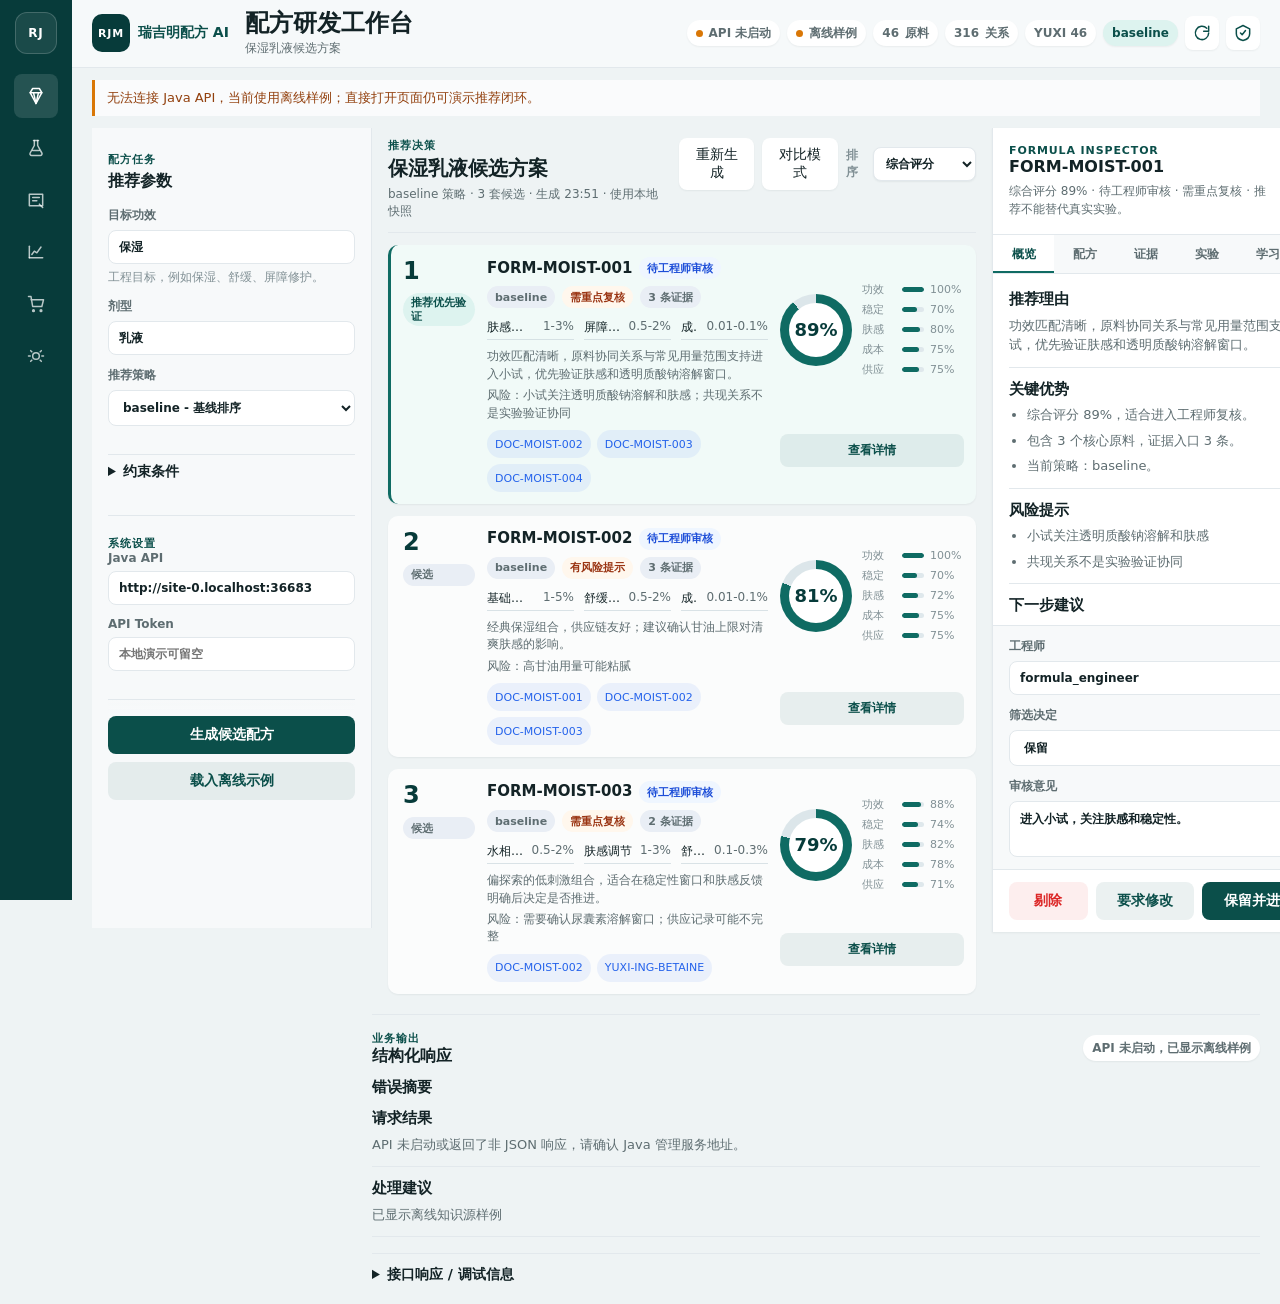
==== apps/engineer-console/index.html @ 177df033 "chore: organize rjm ai platform structure" ====
<!doctype html>
<html lang="zh-CN">
  <head>
    <meta charset="utf-8">
    <meta name="viewport" content="width=device-width, initial-scale=1">
    <title>瑞吉明配方研发工作台</title>
    <link rel="stylesheet" href="./styles.css">
  </head>
  <body>
    <div class="research-os">
      <nav class="rail-nav" aria-label="工作区导航">
        <div class="rail-mark" aria-label="瑞吉明配方 AI">RJ</div>
        <button class="rail-item active" type="button" data-target="workspaceCore" aria-label="配方推荐" title="配方推荐">
          <svg viewBox="0 0 24 24" aria-hidden="true"><path d="M8 3h8l3 5-7 13L5 8l3-5Z"/><path d="M5 8h14"/><path d="M9 8l3 13 3-13"/></svg>
        </button>
        <button class="rail-item" type="button" data-target="inspectorExperiment" aria-label="实验管理" title="实验管理">
          <svg viewBox="0 0 24 24" aria-hidden="true"><path d="M9 3h6"/><path d="M10 3v6l-5 9a2 2 0 0 0 1.7 3h10.6A2 2 0 0 0 19 18l-5-9V3"/><path d="M8 15h8"/></svg>
        </button>
        <button class="rail-item" type="button" data-target="inspectorEvidence" aria-label="知识与证据" title="知识与证据">
          <svg viewBox="0 0 24 24" aria-hidden="true"><path d="M4 5h16v14H4z"/><path d="M8 9h8"/><path d="M8 13h5"/><path d="M16 17l4 4"/></svg>
        </button>
        <button class="rail-item" type="button" data-target="inspectorLearning" aria-label="学习分析" title="学习分析">
          <svg viewBox="0 0 24 24" aria-hidden="true"><path d="M4 19V5"/><path d="M4 19h16"/><path d="m7 15 3-4 3 2 5-7"/></svg>
        </button>
        <button class="rail-item" type="button" data-target="inspectorProcurement" aria-label="采购管理" title="采购管理">
          <svg viewBox="0 0 24 24" aria-hidden="true"><path d="M6 7h15l-2 8H8L6 3H3"/><circle cx="9" cy="20" r="1"/><circle cx="18" cy="20" r="1"/></svg>
        </button>
        <button class="rail-item" type="button" data-target="systemSettings" aria-label="系统设置" title="系统设置">
          <svg viewBox="0 0 24 24" aria-hidden="true"><path d="M12 8a4 4 0 1 0 0 8 4 4 0 0 0 0-8Z"/><path d="M3 12h2"/><path d="M19 12h2"/><path d="m5.6 5.6 1.4 1.4"/><path d="m17 17 1.4 1.4"/><path d="m18.4 5.6-1.4 1.4"/><path d="m7 17-1.4 1.4"/></svg>
        </button>
      </nav>

      <main class="os-main">
        <header class="workbar">
          <div class="workbar-title">
            <div class="brand-lockup">
              <span class="brand-sigil">RJM</span>
              <span>瑞吉明配方 AI</span>
            </div>
            <div>
              <h1>配方研发工作台</h1>
              <span class="compat-copy" aria-hidden="true">配方工程师工作台</span>
              <p id="taskName">保湿乳液候选方案</p>
            </div>
          </div>
          <div class="workbar-status" aria-label="系统状态">
            <span class="status-dot" id="apiStatusLabel">API 待检测</span>
            <span class="status-dot" id="connectionState">离线样例</span>
            <span class="metric-chip"><span id="ingredientCount">46</span> 原料</span>
            <span class="metric-chip"><span id="relationCount">316</span> 关系</span>
            <span class="metric-chip" id="evidenceSummary">YUXI 46</span>
            <span class="strategy-chip" id="currentStrategyLabel">baseline</span>
            <button id="refreshKnowledge" class="icon-button" type="button" aria-label="刷新知识源" title="刷新知识源">
              <svg viewBox="0 0 24 24" aria-hidden="true"><path d="M20 12a8 8 0 1 1-2.3-5.7"/><path d="M20 4v6h-6"/></svg>
            </button>
            <button id="loadKnowledgeGovernance" class="icon-button" type="button" aria-label="知识治理" title="知识治理">
              <svg viewBox="0 0 24 24" aria-hidden="true"><path d="M12 3 4 7v6c0 4 3 7 8 8 5-1 8-4 8-8V7l-8-4Z"/><path d="m9 12 2 2 4-5"/></svg>
            </button>
          </div>
        </header>

        <div id="operationStatus" class="operation-status" role="status" aria-live="polite">等待操作。AI 推荐仅作为研发辅助，最终结论必须由配方工程师审核。</div>

        <section id="workspaceCore" class="workspace-core">
          <aside class="parameter-panel" aria-labelledby="requestTitle">
            <form>
              <section class="parameter-section">
                <p class="section-label">配方任务</p>
                <h2 id="requestTitle">推荐参数</h2>
                <label for="goal">
                  <span>目标功效</span>
                  <input id="goal" value="保湿" aria-describedby="goalHint">
                </label>
                <p id="goalHint" class="field-hint">工程目标，例如保湿、舒缓、屏障修护。</p>
                <label for="dosageForm">
                  <span>剂型</span>
                  <input id="dosageForm" value="乳液">
                </label>
                <label for="strategy">
                  <span>推荐策略</span>
                  <select id="strategy">
                    <option value="baseline">baseline - 基线排序</option>
                    <option value="learned_weight">learned_weight - 实验反馈加权</option>
                    <option value="exploration">exploration - 低风险探索</option>
                  </select>
                </label>
              </section>

              <details class="parameter-section constraint-section">
                <summary>约束条件</summary>
                <label for="skinFeel">
                  <span>肤感偏好</span>
                  <input id="skinFeel" value="清爽不粘">
                </label>
                <label for="blockedIngredients">
                  <span>禁用原料 ID</span>
                  <input id="blockedIngredients" placeholder="ING-XXX,ING-YYY" autocomplete="off">
                </label>
              </details>

              <section id="systemSettings" class="parameter-section system-settings">
                <p class="section-label">系统设置</p>
                <label for="apiBase">
                  <span>Java API</span>
                  <input id="apiBase" value="http://127.0.0.1:8090" autocomplete="off" inputmode="url">
                </label>
                <label for="apiToken">
                  <span>API Token</span>
                  <input id="apiToken" type="password" placeholder="本地演示可留空" autocomplete="off">
                </label>
              </section>

              <div class="parameter-actions">
                <button id="recommendButton" class="primary" type="button">生成候选配方</button>
                <button id="loadOffline" class="secondary" type="button">载入离线示例</button>
              </div>
            </form>
          </aside>

          <section class="decision-board" aria-labelledby="candidateTitle">
            <div class="board-head">
              <div>
                <p class="section-label">推荐决策</p>
                <h2 id="candidateTitle">保湿乳液候选方案</h2>
                <p class="board-meta"><span id="boardStrategy">baseline 策略</span> · <span id="candidateCount">0 套候选</span> · <span id="generatedAt">等待生成</span> · <span id="knowledgeMode">使用本地快照</span></p>
              </div>
              <div class="board-tools">
                <button id="regenerateButton" type="button">重新生成</button>
                <button id="compareModeButton" type="button" aria-pressed="false">对比模式</button>
                <label class="sort-control" for="sortMode">
                  <span>排序</span>
                  <select id="sortMode">
                    <option value="overall">综合评分</option>
                    <option value="risk">风险优先</option>
                    <option value="evidence">证据数量</option>
                  </select>
                </label>
              </div>
            </div>
            <div id="formulaList" class="candidate-list" aria-live="polite"></div>
          </section>

          <aside class="inspector" aria-labelledby="inspectorTitle">
            <input id="selectedFormulaId" type="hidden" value="">
            <header class="inspector-head">
              <div>
                <p class="section-label">Formula Inspector</p>
                <h2 id="inspectorTitle">尚未选择配方</h2>
                <p id="selectedFormulaSummary" class="formula-summary">尚未选择配方</p>
              </div>
              <div class="score-stamp">
                <span id="inspectorScore">--</span>
                <small id="selectedRank">未选择</small>
              </div>
            </header>

            <div class="inspector-tabs" role="tablist" aria-label="配方详情标签">
              <button class="inspector-tab active" type="button" role="tab" aria-selected="true" data-tab="overview">概览</button>
              <button class="inspector-tab" type="button" role="tab" aria-selected="false" data-tab="formula">配方</button>
              <button id="inspectorEvidence" class="inspector-tab" type="button" role="tab" aria-selected="false" data-tab="evidence">证据</button>
              <button id="inspectorExperiment" class="inspector-tab" type="button" role="tab" aria-selected="false" data-tab="experiment">实验</button>
              <button id="inspectorLearning" class="inspector-tab" type="button" role="tab" aria-selected="false" data-tab="learning">学习</button>
              <button id="inspectorProcurement" class="inspector-tab" type="button" role="tab" aria-selected="false" data-tab="procurement">采购</button>
            </div>

            <div id="formulaDetail" class="inspector-body empty-state">选择一套候选方案后查看详情。</div>

            <div class="screening-fields">
              <label for="engineer">
                <span>工程师</span>
                <input id="engineer" value="formula_engineer">
              </label>
              <label for="decision">
                <span>筛选决定</span>
                <select id="decision">
                  <option value="keep">保留</option>
                  <option value="modify">要求修改</option>
                  <option value="reject">剔除</option>
                </select>
              </label>
              <label for="screeningReason">
                <span>审核意见</span>
                <textarea id="screeningReason">进入小试，关注肤感和稳定性。</textarea>
              </label>
            </div>

            <div class="inspector-actionbar">
              <button id="rejectFormula" class="ghost-danger" type="button">剔除</button>
              <button id="modifyFormula" class="secondary" type="button">要求修改</button>
              <button id="submitScreening" class="primary" type="button">保留并进入实验</button>
            </div>
          </aside>
        </section>

        <div class="action-proxies" hidden>
          <button id="submitFeedback" type="button">提交通过结果</button>
          <button id="createExperimentBatch" type="button">创建实验批次</button>
          <button id="loadExperimentBatches" type="button">查看实验批次</button>
          <button id="loadReport" type="button">反馈影响</button>
          <button id="loadProcurement" type="button">采购建议</button>
          <button id="loadSavedProcurement" type="button">已存采购</button>
          <button id="requestProcurementSample" type="button">申请样品</button>
          <button id="loadLearningExplanation" type="button">学习解释</button>
          <button id="loadLearnedWeights" type="button">学习权重</button>
        </div>

        <section class="output-dock" aria-labelledby="structuredTitle">
          <div class="dock-head">
            <div>
              <p class="section-label">业务输出</p>
              <h2 id="structuredTitle">结构化响应</h2>
            </div>
            <span id="outputSummary" class="metric-chip">等待数据</span>
          </div>
          <div id="structuredOutput" class="structured-output empty-state">实验、学习、采购与证据响应会在这里转为表格或摘要。</div>
          <details class="debug-drawer">
            <summary>接口响应 / 调试信息</summary>
            <div class="debug-actions">
              <button id="copyDebug" type="button">复制 JSON</button>
              <button id="clearDebug" type="button">清空</button>
            </div>
            <pre id="actionOutput" class="output-panel">{}</pre>
          </details>
        </section>
      </main>
    </div>

    <script src="./app.js"></script>
  </body>
</html>
---- apps/engineer-console/styles.css ----
:root {
  color-scheme: light;
  --primary-900: #073b3a;
  --primary-800: #0b4f4a;
  --primary-700: #0f6b63;
  --primary-100: #ddf3ef;
  --primary-50: #f1faf8;
  --blue-600: #2563eb;
  --amber-600: #d97706;
  --red-600: #dc2626;
  --green-600: #16a34a;
  --bg-app: #eef3f4;
  --bg-panel: #f7f9fa;
  --surface: #ffffff;
  --border-soft: #e2e8ec;
  --border-mid: #cbd6dc;
  --text-main: #132326;
  --text-secondary: #5e6d71;
  --text-muted: #819095;
  --shadow-1: 0 1px 2px rgba(19, 35, 38, 0.06);
  --shadow-2: 0 16px 42px rgba(19, 35, 38, 0.1);
  --radius-1: 8px;
  --radius-2: 10px;
  --space-1: 4px;
  --space-2: 8px;
  --space-3: 12px;
  --space-4: 16px;
  --space-5: 20px;
  --space-6: 24px;
}

* {
  box-sizing: border-box;
}

html,
body {
  min-height: 100%;
  overflow-x: hidden;
}

body {
  margin: 0;
  background: var(--bg-app);
  color: var(--text-main);
  font-family: Inter, "PingFang SC", "Microsoft YaHei", system-ui, sans-serif;
  font-size: 14px;
  letter-spacing: 0;
}

button,
input,
select,
textarea {
  font: inherit;
}

button {
  min-height: 38px;
  border: 0;
  border-radius: var(--radius-1);
  background: transparent;
  color: var(--text-main);
  cursor: pointer;
  padding: 8px 12px;
  transition: background-color 160ms ease, color 160ms ease, border-color 160ms ease, opacity 160ms ease, transform 160ms ease;
}

button:hover {
  background: rgba(15, 107, 99, 0.08);
}

button:active {
  transform: translateY(1px);
}

button:disabled {
  cursor: wait;
  opacity: 0.62;
}

button:focus-visible,
input:focus-visible,
select:focus-visible,
textarea:focus-visible,
summary:focus-visible,
.candidate-card:focus-visible,
.inspector-tab:focus-visible {
  outline: 3px solid rgba(37, 99, 235, 0.28);
  outline-offset: 2px;
}

h1,
h2,
h3,
p {
  margin: 0;
}

h1 {
  font-size: 24px;
  line-height: 1.15;
}

h2 {
  font-size: 16px;
  line-height: 1.25;
}

h3 {
  font-size: 15px;
  line-height: 1.3;
}

label {
  display: grid;
  gap: 6px;
  margin-bottom: var(--space-3);
  color: var(--text-secondary);
  font-size: 12px;
  font-weight: 650;
}

input,
select,
textarea {
  width: 100%;
  min-width: 0;
  border: 1px solid var(--border-soft);
  border-radius: var(--radius-1);
  background: var(--surface);
  color: var(--text-main);
  padding: 9px 10px;
}

textarea {
  min-height: 72px;
  resize: vertical;
}

.research-os {
  display: grid;
  grid-template-columns: 72px minmax(0, 1fr);
  min-height: 100vh;
}

.rail-nav {
  position: sticky;
  top: 0;
  z-index: 30;
  display: flex;
  flex-direction: column;
  align-items: center;
  gap: var(--space-2);
  height: 100vh;
  padding: var(--space-3) 10px;
  background: var(--primary-900);
  color: #ffffff;
}

.rail-mark {
  display: grid;
  place-items: center;
  width: 42px;
  height: 42px;
  margin-bottom: var(--space-3);
  border: 1px solid rgba(255, 255, 255, 0.18);
  border-radius: 12px;
  background: rgba(255, 255, 255, 0.08);
  color: #ffffff;
  font-size: 12px;
  font-weight: 800;
  letter-spacing: 0.08em;
}

.rail-item {
  display: grid;
  place-items: center;
  width: 44px;
  height: 44px;
  padding: 0;
  color: rgba(255, 255, 255, 0.72);
}

.rail-item svg,
.icon-button svg {
  width: 20px;
  height: 20px;
  fill: none;
  stroke: currentColor;
  stroke-width: 1.8;
  stroke-linecap: round;
  stroke-linejoin: round;
}

.rail-item:hover,
.rail-item.active {
  background: rgba(255, 255, 255, 0.12);
  color: #ffffff;
}

.os-main {
  min-width: 0;
}

.workbar {
  position: sticky;
  top: 0;
  z-index: 20;
  display: flex;
  align-items: center;
  justify-content: space-between;
  gap: var(--space-4);
  min-height: 64px;
  border-bottom: 1px solid var(--border-soft);
  background: rgba(247, 249, 250, 0.94);
  backdrop-filter: blur(10px);
  padding: 10px var(--space-5);
}

.workbar-title {
  display: flex;
  align-items: center;
  gap: var(--space-4);
  min-width: 280px;
}

.brand-lockup {
  display: flex;
  align-items: center;
  gap: var(--space-2);
  color: var(--primary-800);
  font-weight: 800;
}

.brand-sigil {
  display: grid;
  place-items: center;
  width: 38px;
  height: 38px;
  border-radius: 10px;
  background: var(--primary-900);
  color: #ffffff;
  font-size: 11px;
  letter-spacing: 0.08em;
}

.workbar-title p {
  margin-top: 2px;
  color: var(--text-secondary);
  font-size: 12px;
}

.compat-copy {
  position: absolute;
  width: 1px;
  height: 1px;
  overflow: hidden;
  clip: rect(0 0 0 0);
  white-space: nowrap;
}

.workbar-status {
  display: flex;
  flex-wrap: wrap;
  justify-content: flex-end;
  align-items: center;
  gap: 7px;
}

.status-dot,
.metric-chip,
.strategy-chip {
  display: inline-flex;
  align-items: center;
  gap: 6px;
  min-height: 26px;
  border-radius: 999px;
  background: #fff;
  color: var(--text-secondary);
  padding: 4px 9px;
  font-size: 12px;
  font-weight: 650;
  box-shadow: var(--shadow-1);
  font-variant-numeric: tabular-nums;
  white-space: nowrap;
}

.status-dot::before {
  content: "";
  width: 7px;
  height: 7px;
  border-radius: 999px;
  background: var(--text-muted);
}

.status-dot[data-kind="success"]::before,
.status-dot[data-kind="online"]::before {
  background: var(--green-600);
}

.status-dot[data-kind="warning"]::before {
  background: var(--amber-600);
}

.status-dot[data-kind="danger"]::before {
  background: var(--red-600);
}

.strategy-chip {
  background: var(--primary-100);
  color: var(--primary-800);
}

.icon-button {
  display: grid;
  place-items: center;
  width: 34px;
  height: 34px;
  min-height: 34px;
  padding: 0;
  background: var(--surface);
  color: var(--primary-800);
  box-shadow: var(--shadow-1);
}

.operation-status {
  margin: var(--space-3) var(--space-5) 0;
  min-height: 36px;
  border-left: 3px solid var(--primary-700);
  background: rgba(255, 255, 255, 0.72);
  color: var(--text-secondary);
  padding: 9px 12px;
  font-size: 13px;
  line-height: 1.45;
}

.operation-status[data-tone="loading"] {
  border-left-color: var(--blue-600);
}

.operation-status[data-tone="success"] {
  border-left-color: var(--green-600);
  color: #166534;
}

.operation-status[data-tone="error"] {
  border-left-color: var(--red-600);
  color: #991b1b;
}

.operation-status[data-tone="warning"],
.operation-status[data-tone="offline"] {
  border-left-color: var(--amber-600);
  color: #92400e;
}

.workspace-core {
  display: grid;
  grid-template-columns: 280px minmax(620px, 1fr) 368px;
  gap: 0;
  align-items: start;
  min-height: calc(100vh - 113px);
  padding: var(--space-3) var(--space-5) var(--space-5);
}

.parameter-panel {
  position: sticky;
  top: 82px;
  min-height: calc(100vh - 100px);
  border-right: 1px solid var(--border-soft);
  background: var(--bg-panel);
  padding: var(--space-4);
}

.section-label {
  color: var(--primary-800);
  font-size: 11px;
  font-weight: 800;
  letter-spacing: 0.08em;
  text-transform: uppercase;
}

.parameter-section {
  padding: var(--space-2) 0 var(--space-4);
  border-bottom: 1px solid var(--border-soft);
}

.parameter-section h2 {
  margin: 4px 0 var(--space-4);
}

.constraint-section summary {
  min-height: 36px;
  cursor: pointer;
  color: var(--text-main);
  font-weight: 750;
}

.field-hint {
  margin: -7px 0 var(--space-3);
  color: var(--text-muted);
  font-size: 12px;
}

.system-settings {
  margin-top: var(--space-3);
}

.parameter-actions {
  position: sticky;
  bottom: var(--space-3);
  display: grid;
  gap: var(--space-2);
  padding-top: var(--space-4);
  background: linear-gradient(180deg, rgba(247, 249, 250, 0), var(--bg-panel) 18%);
}

.primary {
  background: var(--primary-800);
  color: #ffffff;
  font-weight: 760;
}

.primary:hover {
  background: var(--primary-900);
}

.secondary {
  background: rgba(11, 79, 74, 0.08);
  color: var(--primary-800);
  font-weight: 700;
}

.ghost-danger {
  color: var(--red-600);
  background: rgba(220, 38, 38, 0.08);
  font-weight: 700;
}

.decision-board {
  min-width: 0;
  padding: var(--space-2) var(--space-4) 0;
}

.board-head {
  display: flex;
  align-items: start;
  justify-content: space-between;
  gap: var(--space-4);
  padding: 2px 0 var(--space-3);
  border-bottom: 1px solid var(--border-soft);
}

.board-head h2 {
  margin-top: 3px;
  font-size: 20px;
}

.board-meta {
  margin-top: 5px;
  color: var(--text-secondary);
  font-size: 12px;
}

.board-tools {
  display: flex;
  align-items: center;
  gap: var(--space-2);
}

.board-tools button,
.sort-control select {
  min-height: 34px;
  background: var(--surface);
  box-shadow: var(--shadow-1);
}

.sort-control {
  display: flex;
  align-items: center;
  gap: 6px;
  margin: 0;
  color: var(--text-muted);
}

.sort-control select {
  width: 112px;
  padding: 6px 8px;
}

.candidate-list {
  display: grid;
  gap: var(--space-3);
  padding-top: var(--space-3);
}

.candidate-card {
  display: grid;
  grid-template-columns: 72px minmax(0, 1fr) 184px;
  gap: var(--space-3);
  border-left: 3px solid transparent;
  border-radius: var(--radius-2);
  background: rgba(255, 255, 255, 0.78);
  padding: var(--space-3);
  cursor: pointer;
  box-shadow: var(--shadow-1);
  transition: background-color 160ms ease, box-shadow 160ms ease, border-color 160ms ease, opacity 160ms ease;
}

.candidate-card:hover {
  background: #ffffff;
  box-shadow: var(--shadow-2);
}

.candidate-card.selected,
.candidate-card.priority {
  border-left-color: var(--primary-700);
  background: var(--primary-50);
}

.candidate-rank {
  display: grid;
  align-content: start;
  gap: var(--space-2);
  color: var(--text-muted);
}

.rank-number {
  color: var(--primary-900);
  font-size: 24px;
  font-weight: 850;
  font-variant-numeric: tabular-nums;
}

.candidate-main {
  min-width: 0;
}

.candidate-title {
  display: flex;
  flex-wrap: wrap;
  align-items: center;
  gap: 7px;
  margin-bottom: var(--space-2);
}

.candidate-title h3 {
  min-width: 0;
  overflow-wrap: anywhere;
}

.tag,
.risk-pill,
.state-pill {
  display: inline-flex;
  align-items: center;
  min-height: 22px;
  border-radius: 999px;
  padding: 3px 8px;
  font-size: 11px;
  font-weight: 750;
  line-height: 1.2;
}

.tag {
  background: #e9eef5;
  color: var(--text-secondary);
}

.tag.primary {
  background: var(--primary-100);
  color: var(--primary-800);
}

.risk-pill {
  background: #fff7ed;
  color: #9a3412;
}

.risk-pill.low {
  background: #ecfdf5;
  color: #166534;
}

.state-pill {
  background: #eff6ff;
  color: #1d4ed8;
}

.ingredient-compact {
  display: grid;
  grid-template-columns: repeat(3, minmax(0, 1fr));
  gap: 6px 10px;
  margin: var(--space-2) 0;
}

.ingredient-row {
  display: flex;
  justify-content: space-between;
  gap: var(--space-2);
  min-width: 0;
  border-bottom: 1px solid rgba(203, 214, 220, 0.68);
  padding: 3px 0;
  color: var(--text-main);
  font-size: 12px;
}

.ingredient-row span:first-child {
  min-width: 0;
  overflow: hidden;
  text-overflow: ellipsis;
  white-space: nowrap;
}

.ingredient-row span:last-child {
  color: var(--text-secondary);
  font-variant-numeric: tabular-nums;
  white-space: nowrap;
}

.candidate-reason,
.candidate-risk {
  color: var(--text-secondary);
  font-size: 12px;
  line-height: 1.45;
}

.candidate-risk {
  margin-top: 4px;
}

.evidence-list {
  display: flex;
  flex-wrap: wrap;
  gap: 6px;
  margin-top: var(--space-2);
}

.evidence-list button {
  min-height: 28px;
  max-width: 100%;
  border-radius: 999px;
  background: rgba(37, 99, 235, 0.08);
  color: var(--blue-600);
  padding: 4px 8px;
  font-size: 11px;
  overflow-wrap: anywhere;
}

.candidate-score {
  display: grid;
  grid-template-columns: 74px 1fr;
  gap: var(--space-2);
  align-items: center;
}

.score-ring {
  --score: 0;
  display: grid;
  place-items: center;
  width: 72px;
  height: 72px;
  border-radius: 50%;
  background: conic-gradient(var(--primary-700) calc(var(--score) * 1%), #dce6ea 0);
  color: var(--primary-900);
  font-size: 18px;
  font-weight: 850;
  font-variant-numeric: tabular-nums;
}

.score-ring::before {
  content: "";
  position: absolute;
}

.score-ring span {
  display: grid;
  place-items: center;
  width: 54px;
  height: 54px;
  border-radius: 50%;
  background: var(--surface);
}

.micro-scores {
  display: grid;
  gap: 5px;
}

.score-item {
  display: grid;
  grid-template-columns: 34px 1fr 34px;
  align-items: center;
  gap: 6px;
  color: var(--text-muted);
  font-size: 11px;
}

.score-bar {
  height: 5px;
  overflow: hidden;
  border-radius: 999px;
  background: #dfe8ec;
}

.score-bar i {
  display: block;
  height: 100%;
  border-radius: inherit;
  background: var(--primary-700);
}

.view-detail {
  grid-column: 1 / -1;
  min-height: 30px;
  background: rgba(11, 79, 74, 0.08);
  color: var(--primary-800);
  font-size: 12px;
  font-weight: 760;
}

.inspector {
  position: sticky;
  top: 82px;
  display: grid;
  grid-template-rows: auto auto minmax(280px, 1fr) auto auto;
  max-height: calc(100vh - 96px);
  min-width: 0;
  border-left: 1px solid var(--border-soft);
  background: var(--surface);
  box-shadow: var(--shadow-1);
}

.inspector-head {
  display: flex;
  justify-content: space-between;
  gap: var(--space-3);
  padding: var(--space-4);
  border-bottom: 1px solid var(--border-soft);
}

.formula-summary {
  margin-top: 6px;
  color: var(--text-secondary);
  font-size: 12px;
  line-height: 1.45;
}

.score-stamp {
  text-align: right;
  color: var(--primary-800);
  font-variant-numeric: tabular-nums;
}

.score-stamp span {
  display: block;
  font-size: 24px;
  font-weight: 850;
}

.score-stamp small {
  color: var(--text-muted);
}

.inspector-tabs {
  display: grid;
  grid-template-columns: repeat(6, 1fr);
  border-bottom: 1px solid var(--border-soft);
  background: var(--bg-panel);
}

.inspector-tab {
  min-width: 0;
  min-height: 38px;
  border-radius: 0;
  color: var(--text-secondary);
  padding: 8px 4px;
  font-size: 12px;
  font-weight: 750;
}

.inspector-tab.active {
  background: var(--surface);
  color: var(--primary-800);
  box-shadow: inset 0 -2px 0 var(--primary-700);
}

.inspector-body {
  min-height: 0;
  overflow: auto;
  padding: var(--space-4);
}

.inspector-body.fade-in {
  animation: fade-in 160ms ease;
}

.inspector-section {
  display: grid;
  gap: var(--space-3);
}

.info-block {
  padding-bottom: var(--space-3);
  border-bottom: 1px solid var(--border-soft);
}

.info-block h3 {
  margin-bottom: 6px;
}

.info-block p,
.plain-list,
.risk-list {
  color: var(--text-secondary);
  font-size: 13px;
  line-height: 1.5;
}

.plain-list,
.risk-list {
  display: grid;
  gap: 6px;
  margin: 0;
  padding-left: 18px;
}

.mini-table-wrap,
.data-table-wrap {
  overflow-x: auto;
}

table {
  width: 100%;
  min-width: 520px;
  border-collapse: collapse;
  background: var(--surface);
}

th,
td {
  border-bottom: 1px solid var(--border-soft);
  padding: 8px 9px;
  text-align: left;
  vertical-align: top;
  color: var(--text-main);
  font-size: 12px;
  overflow-wrap: anywhere;
}

th {
  background: var(--bg-panel);
  color: var(--text-secondary);
  font-weight: 800;
}

.screening-fields {
  border-top: 1px solid var(--border-soft);
  padding: var(--space-3) var(--space-4) 0;
  background: var(--bg-panel);
}

.screening-fields textarea {
  min-height: 56px;
}

.button-stack {
  display: grid;
  gap: var(--space-2);
}

.inspector-actionbar {
  position: sticky;
  bottom: 0;
  display: grid;
  grid-template-columns: 0.8fr 1fr 1.45fr;
  gap: var(--space-2);
  border-top: 1px solid var(--border-soft);
  background: rgba(255, 255, 255, 0.96);
  padding: var(--space-3) var(--space-4);
}

.output-dock {
  margin: 0 var(--space-5) var(--space-5) calc(280px + var(--space-5));
  border-top: 1px solid var(--border-soft);
  padding-top: var(--space-4);
}

.dock-head {
  display: flex;
  justify-content: space-between;
  gap: var(--space-3);
  align-items: center;
  margin-bottom: var(--space-3);
}

.structured-output {
  display: grid;
  gap: var(--space-3);
}

.empty-state {
  border: 1px dashed var(--border-mid);
  border-radius: var(--radius-1);
  background: rgba(255, 255, 255, 0.58);
  color: var(--text-muted);
  padding: var(--space-4);
  line-height: 1.5;
}

.debug-drawer {
  margin-top: var(--space-4);
  border-top: 1px solid var(--border-soft);
  padding-top: var(--space-3);
}

.debug-drawer summary {
  cursor: pointer;
  color: var(--text-main);
  font-weight: 800;
}

.debug-actions {
  display: flex;
  justify-content: flex-end;
  gap: var(--space-2);
  margin: var(--space-3) 0;
}

.output-panel {
  min-height: 220px;
  max-height: 420px;
  overflow: auto;
  margin: 0;
  border-radius: var(--radius-1);
  background: #0c1819;
  color: #d7eeee;
  padding: var(--space-3);
  font-size: 12px;
  line-height: 1.5;
  white-space: pre-wrap;
}

@keyframes fade-in {
  from {
    opacity: 0.55;
    transform: translateY(3px);
  }

  to {
    opacity: 1;
    transform: translateY(0);
  }
}

@media (max-width: 1240px) {
  .workspace-core {
    grid-template-columns: 280px minmax(0, 1fr);
  }

  .inspector {
    position: static;
    grid-column: 1 / -1;
    max-height: none;
    margin-top: var(--space-3);
  }

  .candidate-card {
    grid-template-columns: 56px minmax(0, 1fr);
  }

  .candidate-score {
    grid-column: 2;
  }
}

@media (max-width: 860px) {
  .research-os {
    grid-template-columns: 1fr;
  }

  .rail-nav {
    position: sticky;
    top: 0;
    flex-direction: row;
    justify-content: center;
    width: 100%;
    height: 56px;
    padding: 6px;
  }

  .rail-mark {
    display: none;
  }

  .workbar {
    position: static;
    display: grid;
    min-height: auto;
  }

  .workbar-title,
  .workbar-status {
    width: 100%;
  }

  .workbar-status {
    justify-content: flex-start;
  }

  .workspace-core {
    grid-template-columns: 1fr;
    padding: var(--space-3);
  }

  .parameter-panel {
    position: static;
    min-height: auto;
    border-right: 0;
  }

  .board-head,
  .board-tools {
    display: grid;
  }

  .candidate-card {
    grid-template-columns: 1fr;
  }

  .candidate-score {
    grid-column: auto;
  }

  .ingredient-compact {
    grid-template-columns: 1fr;
  }

  .output-dock {
    margin: var(--space-3);
  }

  button,
  input,
  select,
  textarea,
  .icon-button,
  .evidence-list button {
    min-height: 44px;
  }
}

@media (prefers-reduced-motion: reduce) {
  *,
  *::before,
  *::after {
    scroll-behavior: auto !important;
    transition-duration: 0.01ms !important;
    animation-duration: 0.01ms !important;
    animation-iteration-count: 1 !important;
  }
}
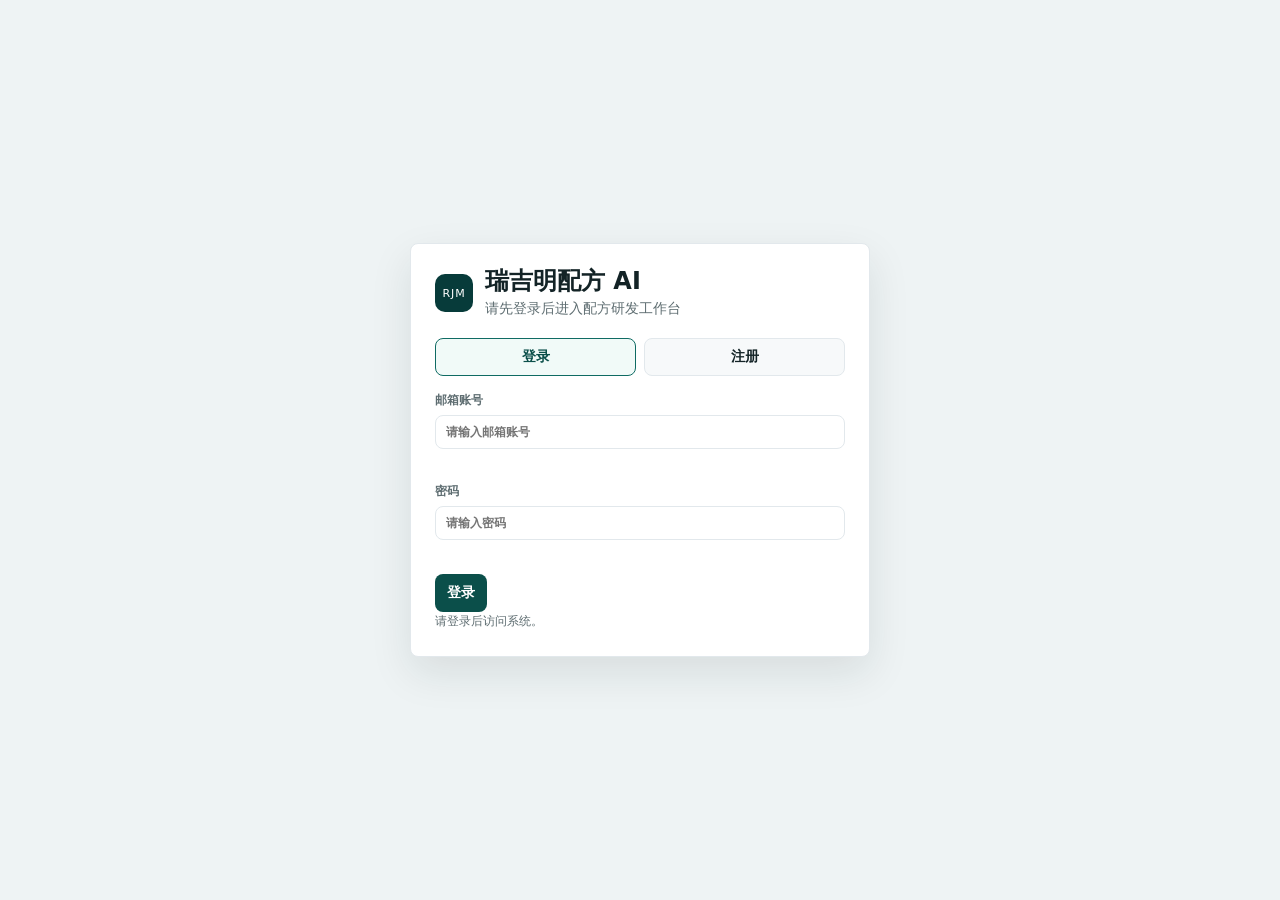
==== commit f79fb693: "feat: update platform runtime and admin features" ====
--- a/apps/engineer-console/index.html
+++ b/apps/engineer-console/index.html
@@ -7,25 +7,91 @@
     <link rel="stylesheet" href="./styles.css">
   </head>
   <body>
-    <div class="research-os">
+    <section id="authShell" class="auth-shell" aria-labelledby="authTitle">
+      <div class="auth-card">
+        <div class="auth-brand">
+          <span class="brand-sigil">RJM</span>
+          <div>
+            <h1 id="authTitle">瑞吉明配方 AI</h1>
+            <p>请先登录后进入配方研发工作台</p>
+          </div>
+        </div>
+        <div class="auth-tabs" role="tablist" aria-label="认证方式">
+          <button id="showLogin" class="active" type="button">登录</button>
+          <button id="showRegister" type="button">注册</button>
+        </div>
+        <form id="loginForm" class="auth-form active" novalidate>
+          <label for="loginEmail">
+            <span>邮箱账号</span>
+            <input id="loginEmail" type="email" autocomplete="email" placeholder="请输入邮箱账号">
+            <small class="field-error" data-error-for="loginEmail"></small>
+          </label>
+          <label for="loginPassword">
+            <span>密码</span>
+            <input id="loginPassword" type="password" autocomplete="current-password" placeholder="请输入密码">
+            <small class="field-error" data-error-for="loginPassword"></small>
+          </label>
+          <button id="loginButton" class="primary" type="button">登录</button>
+        </form>
+        <form id="registerForm" class="auth-form" novalidate>
+          <label for="registerEmail">
+            <span>邮箱账号</span>
+            <input id="registerEmail" type="email" autocomplete="email" placeholder="请输入邮箱账号">
+            <small class="field-error" data-error-for="registerEmail"></small>
+          </label>
+          <label for="registerPassword">
+            <span>密码</span>
+            <input id="registerPassword" type="password" autocomplete="new-password" placeholder="至少 6 位，包含英文大写、小写和数字">
+            <small class="field-error" data-error-for="registerPassword"></small>
+          </label>
+          <label for="registerInvite">
+            <span>邀请码</span>
+            <input id="registerInvite" autocomplete="off" placeholder="请输入一次性邀请码">
+            <small class="field-error" data-error-for="registerInvite"></small>
+          </label>
+          <div class="verification-row">
+            <label for="registerCode">
+              <span>邮箱验证码</span>
+              <input id="registerCode" inputmode="numeric" autocomplete="one-time-code" placeholder="请输入 6 位验证码">
+              <small class="field-error" data-error-for="registerCode"></small>
+            </label>
+            <button id="sendCodeButton" class="secondary" type="button">发送验证码</button>
+          </div>
+          <p id="devCodeHint" class="auth-hint"></p>
+          <button id="registerButton" class="primary" type="button">注册并登录</button>
+        </form>
+        <p id="authStatus" class="auth-status" role="status" aria-live="polite"></p>
+      </div>
+    </section>
+
+    <div id="appShell" class="research-os is-auth-hidden">
       <nav class="rail-nav" aria-label="工作区导航">
         <div class="rail-mark" aria-label="瑞吉明配方 AI">RJ</div>
-        <button class="rail-item active" type="button" data-target="workspaceCore" aria-label="配方推荐" title="配方推荐">
+        <button class="rail-item active" type="button" data-view="workspaceCore" aria-label="配方推荐" title="配方推荐">
           <svg viewBox="0 0 24 24" aria-hidden="true"><path d="M8 3h8l3 5-7 13L5 8l3-5Z"/><path d="M5 8h14"/><path d="M9 8l3 13 3-13"/></svg>
         </button>
-        <button class="rail-item" type="button" data-target="inspectorExperiment" aria-label="实验管理" title="实验管理">
+        <button class="rail-item" type="button" data-view="chatPage" aria-label="AI 知识问答" title="AI 知识问答">
+          <svg viewBox="0 0 24 24" aria-hidden="true"><path d="M21 15a4 4 0 0 1-4 4H8l-5 3V7a4 4 0 0 1 4-4h10a4 4 0 0 1 4 4Z"/><path d="M8 9h8"/><path d="M8 13h5"/></svg>
+        </button>
+        <button class="rail-item" type="button" data-view="historyPage" aria-label="历史记录" title="历史记录">
+          <svg viewBox="0 0 24 24" aria-hidden="true"><path d="M3 12a9 9 0 1 0 3-6.7"/><path d="M3 4v5h5"/><path d="M12 7v5l3 2"/></svg>
+        </button>
+        <button class="rail-item" type="button" data-view="invitePage" aria-label="邀请码管理" title="邀请码管理">
+          <svg viewBox="0 0 24 24" aria-hidden="true"><path d="M15 7a4 4 0 1 1 2 3.5L10 18H7v-3l7.5-7.5"/><path d="M16 7h.01"/></svg>
+        </button>
+        <button class="rail-item" type="button" data-view="experimentPage" aria-label="实验管理" title="实验管理">
           <svg viewBox="0 0 24 24" aria-hidden="true"><path d="M9 3h6"/><path d="M10 3v6l-5 9a2 2 0 0 0 1.7 3h10.6A2 2 0 0 0 19 18l-5-9V3"/><path d="M8 15h8"/></svg>
         </button>
-        <button class="rail-item" type="button" data-target="inspectorEvidence" aria-label="知识与证据" title="知识与证据">
-          <svg viewBox="0 0 24 24" aria-hidden="true"><path d="M4 5h16v14H4z"/><path d="M8 9h8"/><path d="M8 13h5"/><path d="M16 17l4 4"/></svg>
-        </button>
-        <button class="rail-item" type="button" data-target="inspectorLearning" aria-label="学习分析" title="学习分析">
+        <button class="rail-item" type="button" data-view="learningPage" aria-label="学习分析" title="学习分析">
           <svg viewBox="0 0 24 24" aria-hidden="true"><path d="M4 19V5"/><path d="M4 19h16"/><path d="m7 15 3-4 3 2 5-7"/></svg>
         </button>
-        <button class="rail-item" type="button" data-target="inspectorProcurement" aria-label="采购管理" title="采购管理">
+        <button class="rail-item" type="button" data-view="procurementPage" aria-label="采购管理" title="采购管理">
           <svg viewBox="0 0 24 24" aria-hidden="true"><path d="M6 7h15l-2 8H8L6 3H3"/><circle cx="9" cy="20" r="1"/><circle cx="18" cy="20" r="1"/></svg>
         </button>
-        <button class="rail-item" type="button" data-target="systemSettings" aria-label="系统设置" title="系统设置">
+        <button class="rail-item" type="button" data-view="outputPage" aria-label="业务输出" title="业务输出">
+          <svg viewBox="0 0 24 24" aria-hidden="true"><path d="M4 4h16v16H4z"/><path d="M8 8h8"/><path d="M8 12h8"/><path d="M8 16h5"/></svg>
+        </button>
+        <button class="rail-item" type="button" data-view="settingsPage" aria-label="系统设置" title="系统设置">
           <svg viewBox="0 0 24 24" aria-hidden="true"><path d="M12 8a4 4 0 1 0 0 8 4 4 0 0 0 0-8Z"/><path d="M3 12h2"/><path d="M19 12h2"/><path d="m5.6 5.6 1.4 1.4"/><path d="m17 17 1.4 1.4"/><path d="m18.4 5.6-1.4 1.4"/><path d="m7 17-1.4 1.4"/></svg>
         </button>
       </nav>
@@ -40,16 +106,16 @@
             <div>
               <h1>配方研发工作台</h1>
               <span class="compat-copy" aria-hidden="true">配方工程师工作台</span>
-              <p id="taskName">保湿乳液候选方案</p>
+              <p id="taskName">配方候选方案</p>
             </div>
           </div>
           <div class="workbar-status" aria-label="系统状态">
             <span class="status-dot" id="apiStatusLabel">API 待检测</span>
-            <span class="status-dot" id="connectionState">离线样例</span>
-            <span class="metric-chip"><span id="ingredientCount">46</span> 原料</span>
-            <span class="metric-chip"><span id="relationCount">316</span> 关系</span>
-            <span class="metric-chip" id="evidenceSummary">YUXI 46</span>
-            <span class="strategy-chip" id="currentStrategyLabel">baseline</span>
+            <span class="status-dot" id="connectionState">Yuxi 知识库待检测</span>
+            <span class="metric-chip"><span id="ingredientCount">--</span> 实体</span>
+            <span class="metric-chip"><span id="relationCount">--</span> 关系</span>
+            <span class="metric-chip" id="evidenceSummary">等待知识库</span>
+            <span class="strategy-chip" id="currentStrategyLabel">知识图谱 AI</span>
             <button id="refreshKnowledge" class="icon-button" type="button" aria-label="刷新知识源" title="刷新知识源">
               <svg viewBox="0 0 24 24" aria-hidden="true"><path d="M20 12a8 8 0 1 1-2.3-5.7"/><path d="M20 4v6h-6"/></svg>
             </button>
@@ -61,7 +127,7 @@
 
         <div id="operationStatus" class="operation-status" role="status" aria-live="polite">等待操作。AI 推荐仅作为研发辅助，最终结论必须由配方工程师审核。</div>
 
-        <section id="workspaceCore" class="workspace-core">
+        <section id="workspaceCore" class="app-view workspace-core active">
           <aside class="parameter-panel" aria-labelledby="requestTitle">
             <form>
               <section class="parameter-section">
@@ -69,17 +135,17 @@
                 <h2 id="requestTitle">推荐参数</h2>
                 <label for="goal">
                   <span>目标功效</span>
-                  <input id="goal" value="保湿" aria-describedby="goalHint">
+                  <input id="goal" placeholder="请输入目标功效，例如保湿、舒缓、屏障修护" aria-describedby="goalHint">
                 </label>
                 <p id="goalHint" class="field-hint">工程目标，例如保湿、舒缓、屏障修护。</p>
                 <label for="dosageForm">
                   <span>剂型</span>
-                  <input id="dosageForm" value="乳液">
+                  <input id="dosageForm" placeholder="请输入剂型，例如乳液、精华、水凝胶">
                 </label>
                 <label for="strategy">
                   <span>推荐策略</span>
                   <select id="strategy">
-                    <option value="baseline">baseline - 基线排序</option>
+                    <option value="knowledge_graph_ai">知识图谱 AI 分析</option>
                     <option value="learned_weight">learned_weight - 实验反馈加权</option>
                     <option value="exploration">exploration - 低风险探索</option>
                   </select>
@@ -90,7 +156,7 @@
                 <summary>约束条件</summary>
                 <label for="skinFeel">
                   <span>肤感偏好</span>
-                  <input id="skinFeel" value="清爽不粘">
+                  <input id="skinFeel" placeholder="请输入肤感偏好，例如清爽不粘、滋润、低油感">
                 </label>
                 <label for="blockedIngredients">
                   <span>禁用原料 ID</span>
@@ -98,31 +164,21 @@
                 </label>
               </details>
 
-              <section id="systemSettings" class="parameter-section system-settings">
-                <p class="section-label">系统设置</p>
-                <label for="apiBase">
-                  <span>Java API</span>
-                  <input id="apiBase" value="http://127.0.0.1:8090" autocomplete="off" inputmode="url">
-                </label>
-                <label for="apiToken">
-                  <span>API Token</span>
-                  <input id="apiToken" type="password" placeholder="本地演示可留空" autocomplete="off">
-                </label>
-              </section>
-
               <div class="parameter-actions">
                 <button id="recommendButton" class="primary" type="button">生成候选配方</button>
-                <button id="loadOffline" class="secondary" type="button">载入离线示例</button>
               </div>
             </form>
           </aside>
+          <button id="toggleParameterPanel" class="panel-toggle" type="button" aria-expanded="true" aria-label="收起配方任务栏" title="收起配方任务栏">
+            <span aria-hidden="true">‹</span>
+          </button>
 
           <section class="decision-board" aria-labelledby="candidateTitle">
             <div class="board-head">
               <div>
                 <p class="section-label">推荐决策</p>
-                <h2 id="candidateTitle">保湿乳液候选方案</h2>
-                <p class="board-meta"><span id="boardStrategy">baseline 策略</span> · <span id="candidateCount">0 套候选</span> · <span id="generatedAt">等待生成</span> · <span id="knowledgeMode">使用本地快照</span></p>
+                <h2 id="candidateTitle">候选配方方案</h2>
+                <p class="board-meta"><span id="boardStrategy">知识图谱 AI 策略</span> · <span id="candidateCount">0 套候选</span> · <span id="generatedAt">等待生成</span> · <span id="knowledgeMode">等待 Yuxi 知识库</span></p>
               </div>
               <div class="board-tools">
                 <button id="regenerateButton" type="button">重新生成</button>
@@ -144,7 +200,7 @@
             <input id="selectedFormulaId" type="hidden" value="">
             <header class="inspector-head">
               <div>
-                <p class="section-label">Formula Inspector</p>
+                <p class="section-label">配方检查</p>
                 <h2 id="inspectorTitle">尚未选择配方</h2>
                 <p id="selectedFormulaSummary" class="formula-summary">尚未选择配方</p>
               </div>
@@ -158,9 +214,6 @@
               <button class="inspector-tab active" type="button" role="tab" aria-selected="true" data-tab="overview">概览</button>
               <button class="inspector-tab" type="button" role="tab" aria-selected="false" data-tab="formula">配方</button>
               <button id="inspectorEvidence" class="inspector-tab" type="button" role="tab" aria-selected="false" data-tab="evidence">证据</button>
-              <button id="inspectorExperiment" class="inspector-tab" type="button" role="tab" aria-selected="false" data-tab="experiment">实验</button>
-              <button id="inspectorLearning" class="inspector-tab" type="button" role="tab" aria-selected="false" data-tab="learning">学习</button>
-              <button id="inspectorProcurement" class="inspector-tab" type="button" role="tab" aria-selected="false" data-tab="procurement">采购</button>
             </div>
 
             <div id="formulaDetail" class="inspector-body empty-state">选择一套候选方案后查看详情。</div>
@@ -168,7 +221,7 @@
             <div class="screening-fields">
               <label for="engineer">
                 <span>工程师</span>
-                <input id="engineer" value="formula_engineer">
+                <input id="engineer" placeholder="请输入工程师姓名或工号">
               </label>
               <label for="decision">
                 <span>筛选决定</span>
@@ -180,7 +233,7 @@
               </label>
               <label for="screeningReason">
                 <span>审核意见</span>
-                <textarea id="screeningReason">进入小试，关注肤感和稳定性。</textarea>
+                <textarea id="screeningReason" placeholder="请输入审核意见、实验关注点或修改依据"></textarea>
               </label>
             </div>
 
@@ -192,19 +245,195 @@
           </aside>
         </section>
 
-        <div class="action-proxies" hidden>
-          <button id="submitFeedback" type="button">提交通过结果</button>
-          <button id="createExperimentBatch" type="button">创建实验批次</button>
-          <button id="loadExperimentBatches" type="button">查看实验批次</button>
-          <button id="loadReport" type="button">反馈影响</button>
-          <button id="loadProcurement" type="button">采购建议</button>
-          <button id="loadSavedProcurement" type="button">已存采购</button>
-          <button id="requestProcurementSample" type="button">申请样品</button>
-          <button id="loadLearningExplanation" type="button">学习解释</button>
-          <button id="loadLearnedWeights" type="button">学习权重</button>
-        </div>
-
-        <section class="output-dock" aria-labelledby="structuredTitle">
+        <section id="experimentPage" class="app-view workflow-page" aria-labelledby="experimentTitle">
+          <div class="page-head">
+            <div>
+              <p class="section-label">实验管理</p>
+              <h2 id="experimentTitle">小试与反馈闭环</h2>
+            </div>
+            <span class="metric-chip" id="experimentFormulaChip">未选择配方</span>
+          </div>
+          <div class="workflow-grid">
+            <section class="workflow-panel">
+              <h3>实验流程</h3>
+              <div class="workflow-timeline">
+                <span>工程师审核</span>
+                <span>创建小试批次</span>
+                <span>记录实验反馈</span>
+                <span>进入学习复盘</span>
+              </div>
+              <div class="workflow-actions">
+                <button id="createExperimentBatch" class="primary" type="button">创建实验批次</button>
+                <button id="loadExperimentBatches" class="secondary" type="button">查看批次列表</button>
+                <button id="submitFeedback" class="secondary" type="button">提交通过结果</button>
+              </div>
+            </section>
+            <section class="workflow-panel">
+              <h3>实验关注点</h3>
+              <div class="workflow-metrics">
+                <span><strong>肤感</strong>黏腻、铺展、残留感</span>
+                <span><strong>稳定</strong>离心、冷热循环、析出</span>
+                <span><strong>功效</strong>目标指标与对照差异</span>
+              </div>
+            </section>
+            <section class="workflow-result" id="experimentOutput">选择配方后，可在这里查看实验批次、反馈提交结果与关键指标。</section>
+          </div>
+        </section>
+
+        <section id="learningPage" class="app-view workflow-page" aria-labelledby="learningTitle">
+          <div class="page-head">
+            <div>
+              <p class="section-label">学习分析</p>
+              <h2 id="learningTitle">反馈权重与排序变化</h2>
+            </div>
+            <span class="metric-chip" id="learningFormulaChip">未选择配方</span>
+          </div>
+          <div class="workflow-grid">
+            <section class="workflow-panel">
+              <h3>学习视图</h3>
+              <div class="workflow-actions">
+                <button id="loadLearningExplanation" class="primary" type="button">查看学习解释</button>
+                <button id="loadLearnedWeights" class="secondary" type="button">查看学习权重</button>
+                <button id="loadReport" class="secondary" type="button">查看排名变化</button>
+              </div>
+            </section>
+            <section class="workflow-panel">
+              <h3>可视化指标</h3>
+              <div class="workflow-metrics">
+                <span><strong>权重</strong>原料、关系与证据影响</span>
+                <span><strong>排序</strong>学习前后名次变化</span>
+                <span><strong>来源</strong>实验反馈和工程结论</span>
+              </div>
+            </section>
+            <section class="workflow-result" id="learningOutput">学习解释、权重明细和排名变化会在这里形成表格化结果。</section>
+          </div>
+        </section>
+
+        <section id="procurementPage" class="app-view workflow-page" aria-labelledby="procurementTitle">
+          <div class="page-head">
+            <div>
+              <p class="section-label">采购管理</p>
+              <h2 id="procurementTitle">原料供应与样品推进</h2>
+            </div>
+            <span class="metric-chip" id="procurementFormulaChip">未选择配方</span>
+          </div>
+          <div class="workflow-grid">
+            <section class="workflow-panel">
+              <h3>采购动作</h3>
+              <div class="workflow-actions">
+                <button id="loadProcurement" class="primary" type="button">生成采购建议</button>
+                <button id="loadSavedProcurement" class="secondary" type="button">查看已存采购</button>
+                <button id="requestProcurementSample" class="secondary" type="button">申请样品</button>
+              </div>
+            </section>
+            <section class="workflow-panel">
+              <h3>供应检查</h3>
+              <div class="workflow-metrics">
+                <span><strong>SKU</strong>供应商与规格匹配</span>
+                <span><strong>成本</strong>价格、MOQ、交期</span>
+                <span><strong>资质</strong>COA、MSDS、备案文件</span>
+              </div>
+            </section>
+            <section class="workflow-result" id="procurementOutput">采购建议、SKU 匹配和样品状态会在这里展示。</section>
+          </div>
+        </section>
+
+        <section id="settingsPage" class="app-view settings-page" aria-labelledby="settingsTitle">
+          <div class="page-head">
+            <div>
+              <p class="section-label">系统设置</p>
+              <h2 id="settingsTitle">连接配置</h2>
+            </div>
+            <span class="metric-chip">本机运行参数</span>
+          </div>
+          <div class="settings-grid">
+            <section class="settings-panel">
+              <h3>服务地址</h3>
+              <label for="apiBase">
+                <span>Java API</span>
+                <input id="apiBase" value="http://127.0.0.1:8090" autocomplete="off" inputmode="url">
+              </label>
+              <label for="apiToken">
+                <span>API Token</span>
+                <input id="apiToken" type="password" placeholder="如启用 RJM API Token，请输入访问令牌" autocomplete="off">
+              </label>
+              <div class="button-stack">
+                <button id="settingsRefreshKnowledge" class="primary" type="button">检测知识库连接</button>
+              </div>
+            </section>
+            <section class="settings-panel">
+              <h3>当前知识源</h3>
+              <p>系统会通过 Java 管理服务调用 Python AI 服务，Python 服务再调用 Yuxi 知识图谱和 AI provider。</p>
+              <div class="settings-status">
+                <span><strong id="settingsIngredientCount">--</strong> 实体</span>
+                <span><strong id="settingsRelationCount">--</strong> 关系</span>
+                <span id="settingsKnowledgeSource">等待检测</span>
+              </div>
+            </section>
+          </div>
+        </section>
+
+        <section id="chatPage" class="app-view chat-page" aria-labelledby="chatTitle">
+          <div class="page-head">
+            <div>
+              <p class="section-label">AI 知识问答</p>
+              <h2 id="chatTitle">配方师对话</h2>
+            </div>
+            <span class="metric-chip">Yuxi 知识图谱 + AI</span>
+          </div>
+          <div id="chatMessages" class="chat-messages" aria-live="polite">
+            <div class="chat-message assistant">
+              <strong>AI</strong>
+              <p>请输入配方问题。回复会基于当前 Yuxi 知识图谱召回，并附带相关原料与证据 ID。</p>
+            </div>
+          </div>
+          <form class="chat-composer">
+            <label for="chatInput">
+              <span>问题</span>
+              <textarea id="chatInput" placeholder="例如：针对保湿乳液，哪些成分组合适合改善清爽肤感？"></textarea>
+            </label>
+            <button id="sendChat" class="primary" type="button">发送</button>
+          </form>
+        </section>
+
+        <section id="historyPage" class="app-view history-page" aria-labelledby="historyTitle">
+          <div class="page-head">
+            <div>
+              <p class="section-label">历史记录</p>
+              <h2 id="historyTitle">配方任务与对话任务</h2>
+            </div>
+            <button id="refreshHistory" class="secondary" type="button">刷新记录</button>
+          </div>
+          <div class="history-grid">
+            <section class="history-panel">
+              <h3>配方任务记录</h3>
+              <div id="formulaHistoryList" class="history-list">暂无配方任务记录</div>
+            </section>
+            <section class="history-panel">
+              <h3>AI 对话记录</h3>
+              <div id="chatHistoryList" class="history-list">暂无对话记录</div>
+            </section>
+          </div>
+        </section>
+
+        <section id="invitePage" class="app-view invite-page" aria-labelledby="inviteTitle">
+          <div class="page-head">
+            <div>
+              <p class="section-label">邀请码管理</p>
+              <h2 id="inviteTitle">一次性注册邀请码</h2>
+            </div>
+            <button id="createInviteButton" class="primary" type="button">生成邀请码</button>
+          </div>
+          <section class="invite-panel">
+            <div class="invite-toolbar">
+              <span id="currentUserLabel">未登录</span>
+              <button id="refreshInvites" class="secondary" type="button">刷新邀请码</button>
+            </div>
+            <div id="inviteList" class="invite-list">暂无邀请码</div>
+          </section>
+        </section>
+
+        <section id="outputPage" class="app-view output-page" aria-labelledby="structuredTitle">
           <div class="dock-head">
             <div>
               <p class="section-label">业务输出</p>
--- a/apps/engineer-console/styles.css
+++ b/apps/engineer-console/styles.css
@@ -33,10 +33,36 @@
   box-sizing: border-box;
 }
 
+* {
+  scrollbar-width: thin;
+  scrollbar-color: rgba(11, 79, 74, 0.42) rgba(226, 232, 236, 0.48);
+}
+
+*::-webkit-scrollbar {
+  width: 8px;
+  height: 8px;
+}
+
+*::-webkit-scrollbar-track {
+  background: rgba(226, 232, 236, 0.42);
+  border-radius: 999px;
+}
+
+*::-webkit-scrollbar-thumb {
+  border: 2px solid rgba(226, 232, 236, 0.42);
+  border-radius: 999px;
+  background: rgba(11, 79, 74, 0.48);
+}
+
+*::-webkit-scrollbar-thumb:hover {
+  background: rgba(11, 79, 74, 0.72);
+}
+
 html,
 body {
-  min-height: 100%;
-  overflow-x: hidden;
+  width: 100%;
+  height: 100%;
+  overflow: hidden;
 }
 
 body {
@@ -46,6 +72,106 @@
   font-family: Inter, "PingFang SC", "Microsoft YaHei", system-ui, sans-serif;
   font-size: 14px;
   letter-spacing: 0;
+}
+
+.hidden,
+.is-auth-hidden {
+  display: none !important;
+}
+
+.auth-shell {
+  display: grid;
+  place-items: center;
+  min-height: 100vh;
+  padding: 24px;
+  background: var(--bg-app);
+}
+
+.auth-card {
+  width: min(460px, 100%);
+  border: 1px solid var(--border-soft);
+  border-radius: var(--radius-1);
+  background: var(--surface);
+  box-shadow: var(--shadow-2);
+  padding: var(--space-6);
+}
+
+.auth-brand {
+  display: flex;
+  align-items: center;
+  gap: var(--space-3);
+  margin-bottom: var(--space-5);
+}
+
+.auth-brand p {
+  margin-top: 4px;
+  color: var(--text-secondary);
+}
+
+.auth-tabs {
+  display: grid;
+  grid-template-columns: 1fr 1fr;
+  gap: var(--space-2);
+  margin-bottom: var(--space-4);
+}
+
+.auth-tabs button {
+  border: 1px solid var(--border-soft);
+  background: var(--bg-panel);
+  font-weight: 760;
+}
+
+.auth-tabs button.active {
+  border-color: var(--primary-700);
+  background: var(--primary-50);
+  color: var(--primary-800);
+}
+
+.auth-form {
+  display: none;
+}
+
+.auth-form.active {
+  display: block;
+}
+
+.field-error {
+  min-height: 16px;
+  color: var(--red-600);
+  font-size: 12px;
+  font-weight: 600;
+}
+
+input.invalid {
+  border-color: #fca5a5;
+  background: #fff7f7;
+}
+
+.verification-row {
+  display: grid;
+  grid-template-columns: minmax(0, 1fr) 128px;
+  gap: var(--space-2);
+  align-items: start;
+}
+
+.verification-row button {
+  margin-top: 22px;
+}
+
+.auth-hint,
+.auth-status {
+  min-height: 20px;
+  color: var(--text-secondary);
+  font-size: 12px;
+  line-height: 1.5;
+}
+
+.auth-status[data-tone="error"] {
+  color: var(--red-600);
+}
+
+.auth-status[data-tone="success"] {
+  color: var(--green-600);
 }
 
 button,
@@ -141,7 +267,9 @@
 .research-os {
   display: grid;
   grid-template-columns: 72px minmax(0, 1fr);
-  min-height: 100vh;
+  height: 100vh;
+  overflow: hidden;
+  background: linear-gradient(90deg, var(--primary-900) 0 72px, var(--bg-app) 72px 100%);
 }
 
 .rail-nav {
@@ -201,6 +329,8 @@
 
 .os-main {
   min-width: 0;
+  height: 100vh;
+  overflow: hidden;
 }
 
 .workbar {
@@ -335,6 +465,14 @@
   line-height: 1.45;
 }
 
+.app-view {
+  display: none;
+}
+
+.app-view.active {
+  display: block;
+}
+
 .operation-status[data-tone="loading"] {
   border-left-color: var(--blue-600);
 }
@@ -356,21 +494,96 @@
 }
 
 .workspace-core {
-  display: grid;
-  grid-template-columns: 280px minmax(620px, 1fr) 368px;
+  display: none;
+  grid-template-columns: 280px 20px minmax(620px, 1fr) 368px;
   gap: 0;
   align-items: start;
-  min-height: calc(100vh - 113px);
+  height: calc(100vh - 113px);
+  min-height: 0;
+  overflow: hidden;
   padding: var(--space-3) var(--space-5) var(--space-5);
+  transition: grid-template-columns 180ms ease;
+}
+
+.workspace-core.active {
+  display: grid;
+}
+
+.workspace-core.parameter-collapsed {
+  grid-template-columns: 0 20px minmax(620px, 1fr) 368px;
 }
 
 .parameter-panel {
-  position: sticky;
-  top: 82px;
-  min-height: calc(100vh - 100px);
+  position: relative;
+  min-height: 0;
+  height: 100%;
+  overflow: auto;
   border-right: 1px solid var(--border-soft);
   background: var(--bg-panel);
   padding: var(--space-4);
+}
+
+.panel-toggle {
+  align-self: stretch;
+  justify-self: stretch;
+  position: relative;
+  z-index: 5;
+  display: grid;
+  place-items: center;
+  width: 20px;
+  min-width: 20px;
+  height: 100%;
+  min-height: 0;
+  margin: 0;
+  border: 0;
+  border-right: 1px solid var(--border-soft);
+  border-radius: 0;
+  background: var(--bg-panel);
+  color: var(--primary-800);
+  box-shadow: none;
+  padding: 0;
+  cursor: pointer;
+}
+
+.panel-toggle::before {
+  content: "";
+  position: absolute;
+  width: 14px;
+  height: 112px;
+  border: 1px solid rgba(11, 79, 74, 0.14);
+  border-radius: 6px;
+  background: rgba(255, 255, 255, 0.72);
+}
+
+.panel-toggle span {
+  position: relative;
+  z-index: 1;
+  font-size: 18px;
+  line-height: 1;
+}
+
+.panel-toggle:hover {
+  background: #edf6f4;
+  border-color: var(--border-soft);
+}
+
+.panel-toggle:hover::before {
+  border-color: rgba(11, 79, 74, 0.28);
+  background: var(--surface);
+}
+
+.workspace-core.parameter-collapsed .parameter-panel {
+  overflow: hidden;
+  padding: 0;
+  border-right: 0;
+}
+
+.workspace-core.parameter-collapsed .parameter-panel form {
+  display: none;
+}
+
+.workspace-core.parameter-collapsed .panel-toggle {
+  margin: 0;
 }
 
 .section-label {
@@ -440,6 +653,10 @@
 
 .decision-board {
   min-width: 0;
+  min-height: 0;
+  height: 100%;
+  display: grid;
+  grid-template-rows: auto minmax(0, 1fr);
   padding: var(--space-2) var(--space-4) 0;
 }
 
@@ -491,8 +708,13 @@
 
 .candidate-list {
   display: grid;
+  align-content: start;
   gap: var(--space-3);
+  min-height: 0;
+  overflow-y: auto;
+  overflow-x: hidden;
   padding-top: var(--space-3);
+  padding-right: 4px;
 }
 
 .candidate-card {
@@ -513,10 +735,14 @@
   box-shadow: var(--shadow-2);
 }
 
-.candidate-card.selected,
-.candidate-card.priority {
+.candidate-card.selected {
   border-left-color: var(--primary-700);
   background: var(--primary-50);
+}
+
+.candidate-card.priority:not(.selected) {
+  border-left-color: rgba(15, 107, 99, 0.28);
+  background: rgba(255, 255, 255, 0.78);
 }
 
 .candidate-rank {
@@ -721,12 +947,12 @@
 }
 
 .inspector {
-  position: sticky;
-  top: 82px;
-  display: grid;
-  grid-template-rows: auto auto minmax(280px, 1fr) auto auto;
-  max-height: calc(100vh - 96px);
+  display: block;
+  height: 100%;
+  max-height: none;
   min-width: 0;
+  overflow-y: auto;
+  overflow-x: hidden;
   border-left: 1px solid var(--border-soft);
   background: var(--surface);
   box-shadow: var(--shadow-1);
@@ -764,8 +990,11 @@
 }
 
 .inspector-tabs {
-  display: grid;
-  grid-template-columns: repeat(6, 1fr);
+  position: sticky;
+  top: 0;
+  z-index: 4;
+  display: grid;
+  grid-template-columns: repeat(3, 1fr);
   border-bottom: 1px solid var(--border-soft);
   background: var(--bg-panel);
 }
@@ -788,7 +1017,6 @@
 
 .inspector-body {
   min-height: 0;
-  overflow: auto;
   padding: var(--space-4);
 }
 
@@ -829,6 +1057,11 @@
 .mini-table-wrap,
 .data-table-wrap {
   overflow-x: auto;
+}
+
+.mini-table-wrap {
+  max-width: 100%;
+  overflow-x: hidden;
 }
 
 table {
@@ -836,6 +1069,31 @@
   min-width: 520px;
   border-collapse: collapse;
   background: var(--surface);
+}
+
+.mini-table-wrap table {
+  min-width: 0;
+  table-layout: fixed;
+}
+
+.mini-table-wrap th:nth-child(1),
+.mini-table-wrap td:nth-child(1) {
+  width: 48%;
+}
+
+.mini-table-wrap th:nth-child(2),
+.mini-table-wrap td:nth-child(2) {
+  width: 24%;
+}
+
+.mini-table-wrap th:nth-child(3),
+.mini-table-wrap td:nth-child(3) {
+  width: 18%;
+}
+
+.mini-table-wrap th:nth-child(4),
+.mini-table-wrap td:nth-child(4) {
+  width: 10%;
 }
 
 th,
@@ -849,6 +1107,12 @@
   overflow-wrap: anywhere;
 }
 
+.mini-table-wrap th,
+.mini-table-wrap td {
+  white-space: normal;
+  word-break: break-word;
+}
+
 th {
   background: var(--bg-panel);
   color: var(--text-secondary);
@@ -871,8 +1135,6 @@
 }
 
 .inspector-actionbar {
-  position: sticky;
-  bottom: 0;
   display: grid;
   grid-template-columns: 0.8fr 1fr 1.45fr;
   gap: var(--space-2);
@@ -881,12 +1143,26 @@
   padding: var(--space-3) var(--space-4);
 }
 
-.output-dock {
-  margin: 0 var(--space-5) var(--space-5) calc(280px + var(--space-5));
+.inspector > .screening-fields,
+.inspector > .inspector-actionbar {
+  min-height: 0;
+}
+
+.output-page,
+.chat-page,
+.settings-page,
+.history-page,
+.invite-page,
+.workflow-page {
+  height: calc(100vh - 113px);
+  margin: var(--space-3) var(--space-5) var(--space-5);
+  overflow: hidden;
   border-top: 1px solid var(--border-soft);
-  padding-top: var(--space-4);
-}
-
+  background: rgba(255, 255, 255, 0.55);
+  padding: var(--space-4);
+}
+
+.page-head,
 .dock-head {
   display: flex;
   justify-content: space-between;
@@ -895,9 +1171,309 @@
   margin-bottom: var(--space-3);
 }
 
+.output-page {
+  display: none;
+  grid-template-rows: auto minmax(0, 1fr) auto;
+}
+
+.output-page.active {
+  display: grid;
+}
+
+.chat-page {
+  display: none;
+  grid-template-rows: auto minmax(0, 1fr) auto;
+  max-width: 1120px;
+}
+
+.chat-page.active {
+  display: grid;
+}
+
+.settings-page {
+  display: none;
+  align-content: start;
+}
+
+.settings-page.active {
+  display: block;
+}
+
+.history-page,
+.invite-page {
+  display: none;
+}
+
+.history-page.active,
+.invite-page.active {
+  display: block;
+}
+
+.history-grid {
+  display: grid;
+  grid-template-columns: repeat(2, minmax(0, 1fr));
+  gap: var(--space-4);
+  height: calc(100% - 50px);
+  min-height: 0;
+}
+
+.history-panel,
+.invite-panel {
+  border: 1px solid var(--border-soft);
+  border-radius: var(--radius-1);
+  background: var(--surface);
+  box-shadow: var(--shadow-1);
+  padding: var(--space-4);
+  min-height: 0;
+}
+
+.history-panel {
+  display: grid;
+  grid-template-rows: auto minmax(0, 1fr);
+  gap: var(--space-3);
+}
+
+.history-list,
+.invite-list {
+  display: grid;
+  align-content: start;
+  gap: var(--space-2);
+  min-height: 0;
+  overflow: auto;
+  color: var(--text-secondary);
+}
+
+.history-item,
+.invite-item {
+  display: grid;
+  gap: 6px;
+  border: 1px solid var(--border-soft);
+  border-radius: var(--radius-1);
+  background: var(--bg-panel);
+  padding: var(--space-3);
+}
+
+.history-item strong,
+.invite-item strong {
+  color: var(--text-main);
+  overflow-wrap: anywhere;
+}
+
+.history-item span,
+.invite-item span,
+.invite-item small {
+  color: var(--text-secondary);
+  font-size: 12px;
+  line-height: 1.45;
+}
+
+.history-item button {
+  justify-self: start;
+  min-height: 32px;
+  border: 1px solid var(--border-soft);
+  background: var(--surface);
+  color: var(--primary-800);
+  font-weight: 760;
+}
+
+.invite-toolbar {
+  display: flex;
+  justify-content: space-between;
+  gap: var(--space-3);
+  align-items: center;
+  margin-bottom: var(--space-3);
+}
+
+.invite-toolbar span {
+  color: var(--text-secondary);
+  font-size: 13px;
+  font-weight: 760;
+}
+
+.invite-item.used {
+  background: #f8fafc;
+  opacity: 0.78;
+}
+
+.workflow-page {
+  display: none;
+  grid-template-rows: auto minmax(0, 1fr);
+}
+
+.workflow-page.active {
+  display: grid;
+}
+
+.workflow-grid {
+  display: grid;
+  grid-template-columns: minmax(280px, 0.8fr) minmax(320px, 1fr);
+  grid-template-rows: auto minmax(0, 1fr);
+  gap: var(--space-4);
+  min-height: 0;
+}
+
+.workflow-panel,
+.workflow-result {
+  border: 1px solid var(--border-soft);
+  border-radius: var(--radius-1);
+  background: var(--surface);
+  padding: var(--space-4);
+  box-shadow: var(--shadow-1);
+}
+
+.workflow-panel h3,
+.workflow-result h3 {
+  margin-bottom: var(--space-3);
+}
+
+.workflow-actions {
+  display: flex;
+  flex-wrap: wrap;
+  gap: var(--space-2);
+}
+
+.workflow-actions button {
+  min-width: 142px;
+}
+
+.workflow-timeline {
+  display: grid;
+  gap: var(--space-2);
+  margin-bottom: var(--space-4);
+}
+
+.workflow-timeline span {
+  position: relative;
+  min-height: 34px;
+  border-left: 3px solid var(--primary-700);
+  background: var(--primary-50);
+  color: var(--primary-800);
+  padding: 8px 10px;
+  font-size: 12px;
+  font-weight: 760;
+}
+
+.workflow-metrics {
+  display: grid;
+  grid-template-columns: repeat(3, minmax(0, 1fr));
+  gap: var(--space-2);
+}
+
+.workflow-metrics span,
+.workflow-card {
+  border: 1px solid var(--border-soft);
+  border-radius: var(--radius-1);
+  background: var(--bg-panel);
+  color: var(--text-secondary);
+  padding: var(--space-3);
+  font-size: 12px;
+  line-height: 1.45;
+}
+
+.workflow-metrics strong,
+.workflow-card span {
+  display: block;
+  margin-bottom: 4px;
+  color: var(--text-main);
+  font-weight: 820;
+}
+
+.workflow-result {
+  grid-column: 1 / -1;
+  min-height: 0;
+  overflow: auto;
+  color: var(--text-secondary);
+}
+
+.workflow-summary {
+  display: grid;
+  grid-template-columns: repeat(3, minmax(0, 1fr));
+  gap: var(--space-3);
+  margin-bottom: var(--space-4);
+}
+
+.workflow-card strong {
+  display: block;
+  color: var(--primary-800);
+  font-size: 14px;
+  overflow-wrap: anywhere;
+}
+
+.workflow-card.success {
+  background: #ecfdf5;
+  border-color: #bbf7d0;
+}
+
+.workflow-card.danger {
+  background: #fef2f2;
+  border-color: #fecaca;
+}
+
+.workflow-card.warning {
+  background: #fffbeb;
+  border-color: #fde68a;
+}
+
+.workflow-table table {
+  min-width: 760px;
+}
+
+.workflow-empty {
+  color: var(--text-muted);
+  font-size: 13px;
+}
+
+.settings-grid {
+  display: grid;
+  grid-template-columns: minmax(320px, 520px) minmax(320px, 1fr);
+  gap: var(--space-4);
+  max-width: 980px;
+}
+
+.settings-panel {
+  border: 1px solid var(--border-soft);
+  border-radius: var(--radius-1);
+  background: var(--surface);
+  padding: var(--space-4);
+  box-shadow: var(--shadow-1);
+}
+
+.settings-panel h3 {
+  margin-bottom: var(--space-3);
+}
+
+.settings-panel p {
+  color: var(--text-secondary);
+  line-height: 1.55;
+}
+
+.settings-status {
+  display: flex;
+  flex-wrap: wrap;
+  gap: var(--space-2);
+  margin-top: var(--space-4);
+}
+
+.settings-status span {
+  border-radius: 999px;
+  background: var(--primary-50);
+  color: var(--primary-800);
+  padding: 6px 10px;
+  font-size: 12px;
+  font-weight: 700;
+}
+
+.output-dock {
+  border-top: 1px solid var(--border-soft);
+  padding-top: var(--space-4);
+}
+
 .structured-output {
   display: grid;
+  align-content: start;
   gap: var(--space-3);
+  min-height: 0;
+  overflow: auto;
 }
 
 .empty-state {
@@ -929,8 +1505,8 @@
 }
 
 .output-panel {
-  min-height: 220px;
-  max-height: 420px;
+  min-height: 180px;
+  max-height: 34vh;
   overflow: auto;
   margin: 0;
   border-radius: var(--radius-1);
@@ -942,6 +1518,79 @@
   white-space: pre-wrap;
 }
 
+.chat-messages {
+  display: grid;
+  align-content: start;
+  gap: var(--space-3);
+  min-height: 0;
+  overflow: auto;
+  padding-right: var(--space-2);
+}
+
+.chat-message {
+  max-width: 760px;
+  border: 1px solid var(--border-soft);
+  border-radius: var(--radius-1);
+  background: var(--surface);
+  padding: var(--space-3);
+  box-shadow: var(--shadow-1);
+}
+
+.chat-message.user {
+  justify-self: end;
+  background: var(--primary-50);
+  border-color: #bddbd5;
+}
+
+.chat-message strong {
+  display: block;
+  margin-bottom: 6px;
+  color: var(--primary-800);
+  font-size: 12px;
+}
+
+.chat-message p {
+  color: var(--text-main);
+  line-height: 1.6;
+  white-space: pre-wrap;
+}
+
+.chat-meta,
+.chat-tags {
+  display: flex;
+  flex-wrap: wrap;
+  gap: 6px;
+  margin-top: var(--space-2);
+}
+
+.chat-meta span,
+.chat-tags span {
+  border-radius: 999px;
+  background: #e9eef5;
+  color: var(--text-secondary);
+  padding: 3px 8px;
+  font-size: 11px;
+  font-weight: 700;
+}
+
+.chat-composer {
+  display: grid;
+  grid-template-columns: minmax(0, 1fr) 120px;
+  gap: var(--space-3);
+  align-items: end;
+  border-top: 1px solid var(--border-soft);
+  padding-top: var(--space-3);
+}
+
+.chat-composer label {
+  margin: 0;
+}
+
+.chat-composer textarea {
+  min-height: 76px;
+  resize: none;
+}
+
 @keyframes fade-in {
   from {
     opacity: 0.55;
@@ -956,7 +1605,11 @@
 
 @media (max-width: 1240px) {
   .workspace-core {
-    grid-template-columns: 280px minmax(0, 1fr);
+    grid-template-columns: 280px 20px minmax(0, 1fr);
+  }
+
+  .workspace-core.parameter-collapsed {
+    grid-template-columns: 0 20px minmax(0, 1fr);
   }
 
   .inspector {
@@ -978,6 +1631,7 @@
 @media (max-width: 860px) {
   .research-os {
     grid-template-columns: 1fr;
+    background: var(--bg-app);
   }
 
   .rail-nav {
@@ -1014,12 +1668,34 @@
     padding: var(--space-3);
   }
 
+  .workspace-core.parameter-collapsed {
+    grid-template-columns: 1fr;
+  }
+
   .parameter-panel {
     position: static;
     min-height: auto;
     border-right: 0;
   }
 
+  .panel-toggle {
+    width: 100%;
+    height: 34px;
+    min-height: 34px;
+    margin: 0;
+    border-right: 0;
+    border-top: 1px solid var(--border-soft);
+  }
+
+  .panel-toggle::before {
+    width: 112px;
+    height: 24px;
+  }
+
+  .workspace-core.parameter-collapsed .panel-toggle {
+    margin: 0;
+  }
+
   .board-head,
   .board-tools {
     display: grid;
@@ -1035,6 +1711,16 @@
 
   .ingredient-compact {
     grid-template-columns: 1fr;
+  }
+
+  .workflow-grid,
+  .workflow-metrics,
+  .workflow-summary {
+    grid-template-columns: 1fr;
+  }
+
+  .workflow-result {
+    grid-column: auto;
   }
 
   .output-dock {
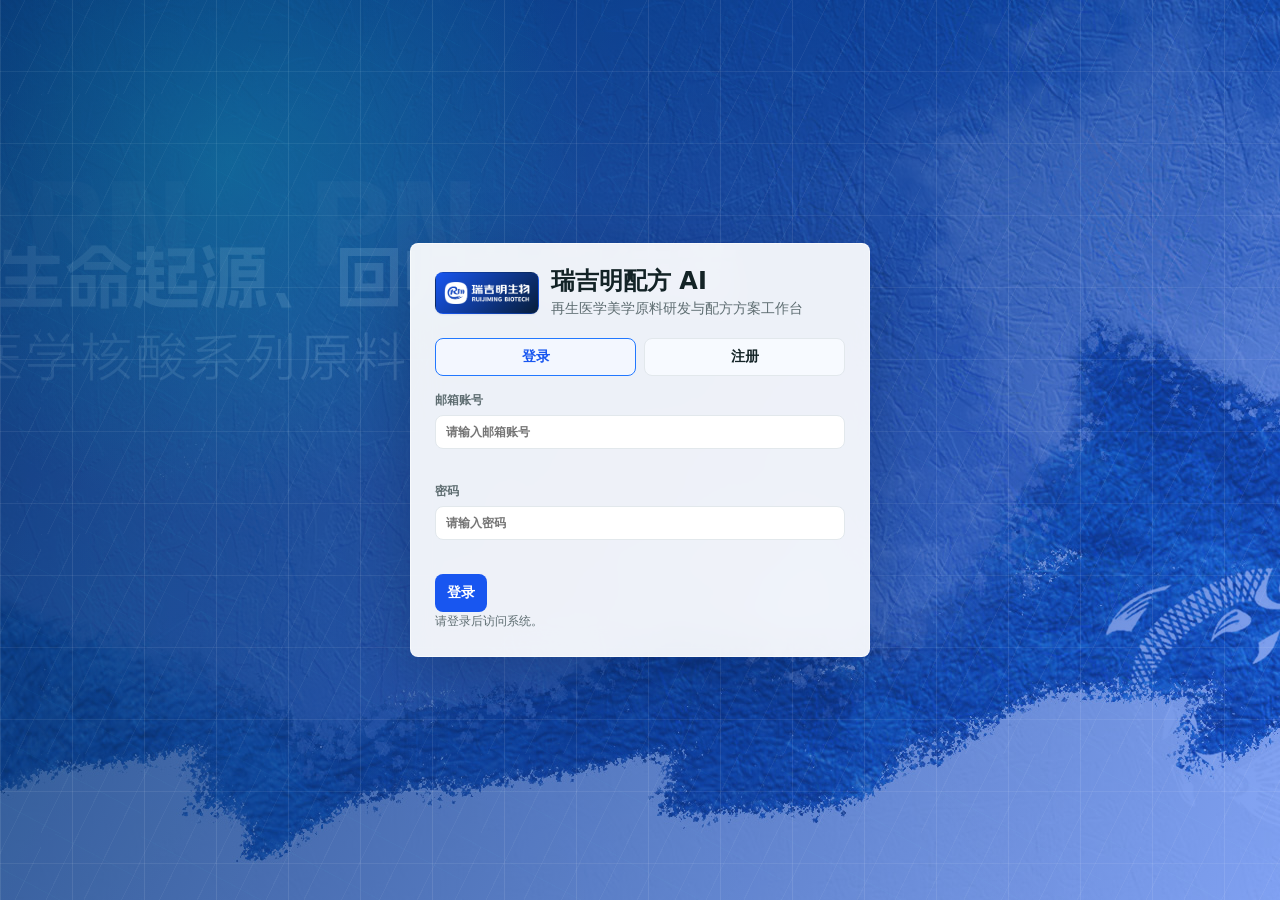
==== commit a936075b: "feat: add Yuxi element graph console" ====
--- a/apps/engineer-console/index.html
+++ b/apps/engineer-console/index.html
@@ -10,10 +10,10 @@
     <section id="authShell" class="auth-shell" aria-labelledby="authTitle">
       <div class="auth-card">
         <div class="auth-brand">
-          <span class="brand-sigil">RJM</span>
+          <span class="brand-logo-frame"><img src="./assets/brand/rjm-logo.png" alt="瑞吉明官网"></span>
           <div>
             <h1 id="authTitle">瑞吉明配方 AI</h1>
-            <p>请先登录后进入配方研发工作台</p>
+            <p>再生医学美学原料研发与配方方案工作台</p>
           </div>
         </div>
         <div class="auth-tabs" role="tablist" aria-label="认证方式">
@@ -66,32 +66,37 @@
 
     <div id="appShell" class="research-os is-auth-hidden">
       <nav class="rail-nav" aria-label="工作区导航">
-        <div class="rail-mark" aria-label="瑞吉明配方 AI">RJ</div>
-        <button class="rail-item active" type="button" data-view="workspaceCore" aria-label="配方推荐" title="配方推荐">
+        <div class="rail-mark" aria-label="瑞吉明配方 AI">
+          <img src="./assets/brand/rjm-mark.png" alt="">
+        </div>
+        <button class="rail-item active" type="button" data-view="workspaceCore" data-route="/console/formulas" aria-label="配方推荐" title="配方推荐">
           <svg viewBox="0 0 24 24" aria-hidden="true"><path d="M8 3h8l3 5-7 13L5 8l3-5Z"/><path d="M5 8h14"/><path d="M9 8l3 13 3-13"/></svg>
         </button>
-        <button class="rail-item" type="button" data-view="chatPage" aria-label="AI 知识问答" title="AI 知识问答">
+        <button class="rail-item" type="button" data-view="chatPage" data-route="/console/chat" aria-label="AI 知识问答" title="AI 知识问答">
           <svg viewBox="0 0 24 24" aria-hidden="true"><path d="M21 15a4 4 0 0 1-4 4H8l-5 3V7a4 4 0 0 1 4-4h10a4 4 0 0 1 4 4Z"/><path d="M8 9h8"/><path d="M8 13h5"/></svg>
         </button>
-        <button class="rail-item" type="button" data-view="historyPage" aria-label="历史记录" title="历史记录">
+        <button class="rail-item" type="button" data-view="elementGraphPage" data-route="/console/elements" aria-label="配方元素解析" title="配方元素解析">
+          <svg viewBox="0 0 24 24" aria-hidden="true"><circle cx="12" cy="12" r="3"/><circle cx="5" cy="6" r="2"/><circle cx="19" cy="7" r="2"/><circle cx="6" cy="18" r="2"/><circle cx="18" cy="17" r="2"/><path d="m7 7.5 3 3"/><path d="m14.5 10 3-2"/><path d="m9.5 14.5-2 2"/><path d="m14.5 14 2 2"/></svg>
+        </button>
+        <button class="rail-item" type="button" data-view="historyPage" data-route="/console/history" aria-label="历史记录" title="历史记录">
           <svg viewBox="0 0 24 24" aria-hidden="true"><path d="M3 12a9 9 0 1 0 3-6.7"/><path d="M3 4v5h5"/><path d="M12 7v5l3 2"/></svg>
         </button>
-        <button class="rail-item" type="button" data-view="invitePage" aria-label="邀请码管理" title="邀请码管理">
+        <button class="rail-item" type="button" data-view="invitePage" data-route="/console/invites" aria-label="邀请码管理" title="邀请码管理">
           <svg viewBox="0 0 24 24" aria-hidden="true"><path d="M15 7a4 4 0 1 1 2 3.5L10 18H7v-3l7.5-7.5"/><path d="M16 7h.01"/></svg>
         </button>
-        <button class="rail-item" type="button" data-view="experimentPage" aria-label="实验管理" title="实验管理">
+        <button class="rail-item" type="button" data-view="experimentPage" data-route="/console/experiments" aria-label="实验管理" title="实验管理">
           <svg viewBox="0 0 24 24" aria-hidden="true"><path d="M9 3h6"/><path d="M10 3v6l-5 9a2 2 0 0 0 1.7 3h10.6A2 2 0 0 0 19 18l-5-9V3"/><path d="M8 15h8"/></svg>
         </button>
-        <button class="rail-item" type="button" data-view="learningPage" aria-label="学习分析" title="学习分析">
+        <button class="rail-item" type="button" data-view="learningPage" data-route="/console/learning" aria-label="学习分析" title="学习分析">
           <svg viewBox="0 0 24 24" aria-hidden="true"><path d="M4 19V5"/><path d="M4 19h16"/><path d="m7 15 3-4 3 2 5-7"/></svg>
         </button>
-        <button class="rail-item" type="button" data-view="procurementPage" aria-label="采购管理" title="采购管理">
+        <button class="rail-item" type="button" data-view="procurementPage" data-route="/console/procurement" aria-label="采购管理" title="采购管理">
           <svg viewBox="0 0 24 24" aria-hidden="true"><path d="M6 7h15l-2 8H8L6 3H3"/><circle cx="9" cy="20" r="1"/><circle cx="18" cy="20" r="1"/></svg>
         </button>
-        <button class="rail-item" type="button" data-view="outputPage" aria-label="业务输出" title="业务输出">
+        <button class="rail-item" type="button" data-view="outputPage" data-route="/console/output" aria-label="业务输出" title="业务输出">
           <svg viewBox="0 0 24 24" aria-hidden="true"><path d="M4 4h16v16H4z"/><path d="M8 8h8"/><path d="M8 12h8"/><path d="M8 16h5"/></svg>
         </button>
-        <button class="rail-item" type="button" data-view="settingsPage" aria-label="系统设置" title="系统设置">
+        <button class="rail-item" type="button" data-view="settingsPage" data-route="/console/settings" aria-label="系统设置" title="系统设置">
           <svg viewBox="0 0 24 24" aria-hidden="true"><path d="M12 8a4 4 0 1 0 0 8 4 4 0 0 0 0-8Z"/><path d="M3 12h2"/><path d="M19 12h2"/><path d="m5.6 5.6 1.4 1.4"/><path d="m17 17 1.4 1.4"/><path d="m18.4 5.6-1.4 1.4"/><path d="m7 17-1.4 1.4"/></svg>
         </button>
       </nav>
@@ -100,13 +105,13 @@
         <header class="workbar">
           <div class="workbar-title">
             <div class="brand-lockup">
-              <span class="brand-sigil">RJM</span>
+              <span class="brand-logo-frame compact"><img src="./assets/brand/rjm-logo.png" alt="瑞吉明官网"></span>
               <span>瑞吉明配方 AI</span>
             </div>
             <div>
               <h1>配方研发工作台</h1>
               <span class="compat-copy" aria-hidden="true">配方工程师工作台</span>
-              <p id="taskName">配方候选方案</p>
+              <p id="taskName">PDRN / PN 原料知识图谱驱动的候选方案</p>
             </div>
           </div>
           <div class="workbar-status" aria-label="系统状态">
@@ -122,10 +127,33 @@
             <button id="loadKnowledgeGovernance" class="icon-button" type="button" aria-label="知识治理" title="知识治理">
               <svg viewBox="0 0 24 24" aria-hidden="true"><path d="M12 3 4 7v6c0 4 3 7 8 8 5-1 8-4 8-8V7l-8-4Z"/><path d="m9 12 2 2 4-5"/></svg>
             </button>
+            <button id="logoutButton" class="logout-button" type="button">退出登录</button>
           </div>
         </header>
 
         <div id="operationStatus" class="operation-status" role="status" aria-live="polite">等待操作。AI 推荐仅作为研发辅助，最终结论必须由配方工程师审核。</div>
+
+        <section class="company-signal" aria-label="瑞吉明公司能力与产品线">
+          <div class="company-signal-copy">
+            <span class="section-label">瑞吉明生物</span>
+            <strong>专注再生医学美学原料研发生产</strong>
+          </div>
+          <div class="company-metrics" aria-label="公司能力指标">
+            <span><strong>2020</strong>创立</span>
+            <span><strong>40+</strong>研发人员</span>
+            <span><strong>20+</strong>产品矩阵</span>
+            <span><strong>8 吨</strong>年产能</span>
+            <span><strong>30+</strong>发明专利</span>
+          </div>
+          <div class="product-tags" aria-label="瑞吉明产品元素">
+            <span>PDRN</span>
+            <span>PN</span>
+            <span>植物 PDRN</span>
+            <span>生物合成 PDRN</span>
+            <span>三文鱼系列</span>
+            <span>核酸系列</span>
+          </div>
+        </section>
 
         <section id="workspaceCore" class="app-view workspace-core active">
           <aside class="parameter-panel" aria-labelledby="requestTitle">
@@ -245,6 +273,34 @@
           </aside>
         </section>
 
+        <section id="formulaDetailPage" class="app-view formula-detail-page" aria-labelledby="formulaDetailPageTitle">
+          <div class="page-head formula-detail-page-head">
+            <div>
+              <p class="section-label">配方详情</p>
+              <h2 id="formulaDetailPageTitle">尚未选择配方</h2>
+              <p id="formulaDetailPageSummary" class="formula-summary">从候选配方列表进入后查看完整明细、评分和证据链路。</p>
+            </div>
+            <div class="formula-detail-head-actions">
+              <span id="formulaDetailPageRank" class="metric-chip">未选择</span>
+              <button id="backToFormulaList" class="secondary" type="button">返回候选列表</button>
+            </div>
+          </div>
+          <div class="formula-detail-shell">
+            <section class="formula-detail-main-panel">
+              <div class="formula-detail-hero">
+                <div>
+                  <p class="section-label">推荐方案</p>
+                  <h3 id="formulaDetailHeroTitle">选择配方后查看详情</h3>
+                  <p id="formulaDetailHeroText">完整配方信息会在这里展示。</p>
+                </div>
+                <div id="formulaDetailPageScore" class="score-ring" style="--score:0"><span>--</span></div>
+              </div>
+              <div id="formulaDetailPageBody" class="formula-detail-page-body empty-state">选择一套候选方案后查看详情。</div>
+            </section>
+            <aside id="formulaDetailReviewPanel" class="formula-detail-review-panel empty-state">选择一套候选方案后进行工程师审核。</aside>
+          </div>
+        </section>
+
         <section id="experimentPage" class="app-view workflow-page" aria-labelledby="experimentTitle">
           <div class="page-head">
             <div>
@@ -396,6 +452,29 @@
           </form>
         </section>
 
+        <section id="elementGraphPage" class="app-view element-graph-page" aria-labelledby="elementGraphTitle">
+          <div class="page-head">
+            <div>
+              <p class="section-label">Yuxi 知识图谱</p>
+              <h2 id="elementGraphTitle">配方元素解析</h2>
+            </div>
+            <span id="elementGraphStats" class="metric-chip">等待解析</span>
+          </div>
+          <div class="element-graph-shell">
+            <section class="element-graph-workspace">
+              <form class="element-graph-search">
+                <label for="elementGraphInput">
+                  <span>元素名 / Yuxi ID</span>
+                  <input id="elementGraphInput" autocomplete="off" placeholder="例如：YUXI-A0F1011EC3C6A15ED4DB23D0BD8575A5">
+                </label>
+                <button id="loadElementGraph" class="primary" type="button">解析图谱</button>
+              </form>
+              <div id="elementGraphCanvas" class="element-graph-canvas empty-state">输入元素名或 Yuxi ID 后查看一层知识图谱。</div>
+            </section>
+            <aside id="elementGraphDetail" class="element-graph-detail empty-state">选择节点查看详情。</aside>
+          </div>
+        </section>
+
         <section id="historyPage" class="app-view history-page" aria-labelledby="historyTitle">
           <div class="page-head">
             <div>
--- a/apps/engineer-console/styles.css
+++ b/apps/engineer-console/styles.css
@@ -1,32 +1,37 @@
 :root {
   color-scheme: light;
-  --primary-900: #073b3a;
-  --primary-800: #0b4f4a;
-  --primary-700: #0f6b63;
-  --primary-100: #ddf3ef;
-  --primary-50: #f1faf8;
+  --primary-900: #06306f;
+  --primary-800: #1856f0;
+  --primary-700: #2278ff;
+  --primary-100: #dfeaff;
+  --primary-50: #f3f7ff;
+  --brand-cyan: #11c7c0;
+  --brand-ink: #071d3a;
+  --brand-logo-url: url("./assets/brand/rjm-mark.png");
   --blue-600: #2563eb;
   --amber-600: #d97706;
   --red-600: #dc2626;
   --green-600: #16a34a;
-  --bg-app: #eef3f4;
-  --bg-panel: #f7f9fa;
+  --bg-app: #eef4fb;
+  --bg-panel: #f7faff;
   --surface: #ffffff;
   --border-soft: #e2e8ec;
   --border-mid: #cbd6dc;
   --text-main: #132326;
   --text-secondary: #5e6d71;
   --text-muted: #819095;
-  --shadow-1: 0 1px 2px rgba(19, 35, 38, 0.06);
-  --shadow-2: 0 16px 42px rgba(19, 35, 38, 0.1);
+  --shadow-1: 0 1px 2px rgba(7, 29, 58, 0.07);
+  --shadow-2: 0 16px 42px rgba(7, 29, 58, 0.12);
   --radius-1: 8px;
   --radius-2: 10px;
+  --rail-width: 100px;
   --space-1: 4px;
   --space-2: 8px;
   --space-3: 12px;
   --space-4: 16px;
   --space-5: 20px;
   --space-6: 24px;
+  --ambient-biotech-motion: ambient-biotech-drift 32s ease-in-out infinite alternate;
 }
 
 * {
@@ -80,19 +85,62 @@
 }
 
 .auth-shell {
+  position: relative;
   display: grid;
   place-items: center;
   min-height: 100vh;
   padding: 24px;
-  background: var(--bg-app);
+  overflow: hidden;
+  background:
+    linear-gradient(120deg, rgba(6, 48, 111, 0.9), rgba(24, 86, 240, 0.52)),
+    url("./assets/brand/rjm-hero-bg.jpg") center / cover no-repeat;
+}
+
+.auth-shell::before {
+  content: "";
+  position: absolute;
+  inset: 0;
+  background:
+    radial-gradient(circle at 18% 18%, rgba(17, 199, 192, 0.26), transparent 28%),
+    linear-gradient(90deg, rgba(255, 255, 255, 0.09) 1px, transparent 1px),
+    linear-gradient(0deg, rgba(255, 255, 255, 0.07) 1px, transparent 1px);
+  background-size: auto, 72px 72px, 72px 72px;
+  pointer-events: none;
+}
+
+.auth-shell::after,
+.research-os::after {
+  content: "";
+  position: absolute;
+  inset: -14%;
+  z-index: 0;
+  pointer-events: none;
+  mix-blend-mode: screen;
+  opacity: 0.34;
+  background:
+    linear-gradient(118deg, transparent 8%, rgba(17, 199, 192, 0.14) 19%, transparent 31%),
+    linear-gradient(64deg, transparent 18%, rgba(24, 86, 240, 0.16) 35%, transparent 52%),
+    repeating-linear-gradient(116deg, rgba(255, 255, 255, 0.18) 0 1px, transparent 1px 34px),
+    repeating-linear-gradient(28deg, rgba(17, 199, 192, 0.12) 0 1px, transparent 1px 56px);
+  background-size: 160% 160%, 140% 140%, 220px 220px, 320px 320px;
+  filter: blur(0.4px);
+  transform: translate3d(0, 0, 0);
+  animation: var(--ambient-biotech-motion);
+}
+
+.auth-shell::after {
+  opacity: 0.28;
 }
 
 .auth-card {
+  position: relative;
+  z-index: 1;
   width: min(460px, 100%);
-  border: 1px solid var(--border-soft);
+  border: 1px solid rgba(255, 255, 255, 0.58);
   border-radius: var(--radius-1);
-  background: var(--surface);
-  box-shadow: var(--shadow-2);
+  background: rgba(255, 255, 255, 0.92);
+  box-shadow: 0 24px 70px rgba(2, 17, 43, 0.26);
+  backdrop-filter: blur(14px);
   padding: var(--space-6);
 }
 
@@ -106,6 +154,31 @@
 .auth-brand p {
   margin-top: 4px;
   color: var(--text-secondary);
+}
+
+.brand-logo-frame {
+  display: grid;
+  place-items: center;
+  width: 104px;
+  height: 42px;
+  flex: 0 0 auto;
+  border: 1px solid rgba(24, 86, 240, 0.16);
+  border-radius: var(--radius-1);
+  background: linear-gradient(135deg, #1856f0, #071d3a);
+  box-shadow: var(--shadow-1);
+  padding: 6px 8px;
+}
+
+.brand-logo-frame.compact {
+  width: 96px;
+  height: 36px;
+}
+
+.brand-logo-frame img {
+  display: block;
+  max-width: 100%;
+  max-height: 100%;
+  object-fit: contain;
 }
 
 .auth-tabs {
@@ -203,6 +276,33 @@
 button:disabled {
   cursor: wait;
   opacity: 0.62;
+}
+
+button[aria-busy="true"] {
+  display: inline-flex;
+  align-items: center;
+  justify-content: center;
+  gap: 8px;
+}
+
+button[aria-busy="true"]::before {
+  content: "";
+  width: 18px;
+  height: 18px;
+  flex: 0 0 auto;
+  border-radius: 5px;
+  background: var(--brand-logo-url) center / contain no-repeat;
+  animation: brand-loader-pulse 1.05s ease-in-out infinite;
+}
+
+.icon-button[aria-busy="true"]::before {
+  position: absolute;
+  width: 20px;
+  height: 20px;
+}
+
+.icon-button[aria-busy="true"] svg {
+  opacity: 0;
 }
 
 button:focus-visible,
@@ -265,11 +365,35 @@
 }
 
 .research-os {
-  display: grid;
-  grid-template-columns: 72px minmax(0, 1fr);
+  position: relative;
+  display: grid;
+  grid-template-columns: var(--rail-width) minmax(0, 1fr);
   height: 100vh;
   overflow: hidden;
-  background: linear-gradient(90deg, var(--primary-900) 0 72px, var(--bg-app) 72px 100%);
+  background:
+    linear-gradient(90deg, var(--brand-ink) 0 var(--rail-width), transparent var(--rail-width) 100%),
+    radial-gradient(circle at 84% 8%, rgba(17, 199, 192, 0.12), transparent 28%),
+    linear-gradient(180deg, #f8fbff 0%, var(--bg-app) 100%);
+}
+
+.research-os::before {
+  content: "";
+  position: absolute;
+  inset: 0;
+  z-index: 0;
+  background-image: var(--brand-logo-url);
+  background-repeat: no-repeat;
+  background-position: center 58%;
+  background-size: min(34vw, 420px);
+  opacity: 0.085;
+  filter: drop-shadow(0 16px 32px rgba(24, 86, 240, 0.18));
+  pointer-events: none;
+}
+
+.rail-nav,
+.os-main {
+  position: relative;
+  z-index: 2;
 }
 
 .rail-nav {
@@ -281,30 +405,38 @@
   align-items: center;
   gap: var(--space-2);
   height: 100vh;
-  padding: var(--space-3) 10px;
-  background: var(--primary-900);
+  padding: var(--space-3) 12px;
+  background: linear-gradient(180deg, var(--brand-ink) 0%, #092b65 62%, #0b407a 100%);
   color: #ffffff;
 }
 
 .rail-mark {
   display: grid;
   place-items: center;
-  width: 42px;
-  height: 42px;
+  width: 68px;
+  height: 68px;
   margin-bottom: var(--space-3);
-  border: 1px solid rgba(255, 255, 255, 0.18);
-  border-radius: 12px;
-  background: rgba(255, 255, 255, 0.08);
+  border: 1px solid rgba(255, 255, 255, 0.28);
+  border-radius: 16px;
+  background: linear-gradient(135deg, #1856f0, #071d3a);
   color: #ffffff;
   font-size: 12px;
   font-weight: 800;
   letter-spacing: 0.08em;
 }
 
+.rail-mark img {
+  display: block;
+  width: 48px;
+  height: auto;
+  max-height: 48px;
+  object-fit: contain;
+}
+
 .rail-item {
   display: grid;
   place-items: center;
-  width: 44px;
+  width: 48px;
   height: 44px;
   padding: 0;
   color: rgba(255, 255, 255, 0.72);
@@ -343,7 +475,7 @@
   gap: var(--space-4);
   min-height: 64px;
   border-bottom: 1px solid var(--border-soft);
-  background: rgba(247, 249, 250, 0.94);
+  background: rgba(248, 251, 255, 0.94);
   backdrop-filter: blur(10px);
   padding: 10px var(--space-5);
 }
@@ -361,18 +493,6 @@
   gap: var(--space-2);
   color: var(--primary-800);
   font-weight: 800;
-}
-
-.brand-sigil {
-  display: grid;
-  place-items: center;
-  width: 38px;
-  height: 38px;
-  border-radius: 10px;
-  background: var(--primary-900);
-  color: #ffffff;
-  font-size: 11px;
-  letter-spacing: 0.08em;
 }
 
 .workbar-title p {
@@ -454,6 +574,21 @@
   box-shadow: var(--shadow-1);
 }
 
+.logout-button {
+  min-height: 34px;
+  border: 1px solid rgba(220, 38, 38, 0.18);
+  background: #fff;
+  color: var(--red-600);
+  font-size: 12px;
+  font-weight: 760;
+  box-shadow: var(--shadow-1);
+  white-space: nowrap;
+}
+
+.logout-button:hover {
+  background: #fef2f2;
+}
+
 .operation-status {
   margin: var(--space-3) var(--space-5) 0;
   min-height: 36px;
@@ -465,6 +600,145 @@
   line-height: 1.45;
 }
 
+.company-signal {
+  display: grid;
+  grid-template-columns: minmax(180px, 0.72fr) minmax(360px, 1.18fr) minmax(340px, 1fr);
+  align-items: center;
+  gap: var(--space-3);
+  min-height: 44px;
+  margin: var(--space-2) var(--space-5) 0;
+  border: 1px solid rgba(24, 86, 240, 0.14);
+  border-radius: var(--radius-1);
+  background:
+    linear-gradient(90deg, rgba(255, 255, 255, 0.96), rgba(243, 247, 255, 0.92)),
+    linear-gradient(135deg, rgba(17, 199, 192, 0.08), rgba(24, 86, 240, 0.08));
+  box-shadow: var(--shadow-1);
+  padding: 6px 12px;
+}
+
+.company-signal-copy {
+  display: grid;
+  gap: 2px;
+}
+
+.company-signal-copy strong {
+  color: var(--brand-ink);
+  font-size: 13px;
+  line-height: 1.25;
+}
+
+.company-metrics,
+.product-tags {
+  display: flex;
+  flex-wrap: wrap;
+  align-items: center;
+  gap: 7px;
+  min-width: 0;
+}
+
+.company-metrics span,
+.product-tags span {
+  display: inline-flex;
+  align-items: center;
+  gap: 4px;
+  min-height: 28px;
+  border-radius: 999px;
+  padding: 4px 9px;
+  white-space: nowrap;
+  font-size: 12px;
+  font-weight: 700;
+}
+
+.candidate-empty-prompt {
+  display: grid;
+  align-content: center;
+  justify-items: center;
+  gap: var(--space-3);
+  min-height: 180px;
+  border: 1px dashed rgba(24, 86, 240, 0.22);
+  border-radius: var(--radius-1);
+  background:
+    linear-gradient(135deg, rgba(255, 255, 255, 0.88), rgba(243, 247, 255, 0.78)),
+    radial-gradient(circle at 50% 0%, rgba(17, 199, 192, 0.12), transparent 42%);
+  color: var(--text-secondary);
+  padding: var(--space-6);
+  text-align: center;
+}
+
+.candidate-empty-prompt strong {
+  color: var(--brand-ink);
+  font-size: 17px;
+}
+
+.candidate-empty-prompt p {
+  max-width: 520px;
+  line-height: 1.55;
+}
+
+.candidate-empty-prompt div {
+  display: flex;
+  flex-wrap: wrap;
+  justify-content: center;
+  gap: 7px;
+}
+
+.candidate-empty-prompt span {
+  border-radius: 999px;
+  background: rgba(24, 86, 240, 0.08);
+  color: var(--primary-800);
+  padding: 4px 9px;
+  font-size: 12px;
+  font-weight: 760;
+}
+
+.brand-loader {
+  display: grid;
+  place-items: center;
+  width: 54px;
+  height: 54px;
+  border-radius: 14px;
+  background:
+    linear-gradient(135deg, rgba(24, 86, 240, 0.12), rgba(7, 29, 58, 0.08)),
+    rgba(255, 255, 255, 0.78);
+  box-shadow: var(--shadow-1);
+}
+
+.brand-loader::before {
+  content: "";
+  width: 38px;
+  height: 38px;
+  border-radius: 10px;
+  background: var(--brand-logo-url) center / contain no-repeat;
+  animation: brand-loader-pulse 1.05s ease-in-out infinite;
+}
+
+.brand-loader.small {
+  width: 72px;
+  height: 72px;
+  border-radius: 50%;
+}
+
+.brand-loader.small::before {
+  width: 42px;
+  height: 42px;
+}
+
+.company-metrics span {
+  background: #ffffff;
+  color: var(--text-secondary);
+  box-shadow: var(--shadow-1);
+}
+
+.company-metrics strong {
+  color: var(--primary-800);
+  font-size: 14px;
+}
+
+.product-tags span {
+  background: rgba(24, 86, 240, 0.08);
+  color: var(--primary-800);
+}
+
 .app-view {
   display: none;
 }
@@ -475,6 +749,18 @@
 
 .operation-status[data-tone="loading"] {
   border-left-color: var(--blue-600);
+}
+
+.operation-status[data-tone="loading"]::before {
+  content: "";
+  display: inline-block;
+  width: 18px;
+  height: 18px;
+  margin-right: 8px;
+  border-radius: 5px;
+  background: var(--brand-logo-url) center / contain no-repeat;
+  vertical-align: -4px;
+  animation: brand-loader-pulse 1.05s ease-in-out infinite;
 }
 
 .operation-status[data-tone="success"] {
@@ -498,7 +784,7 @@
   grid-template-columns: 280px 20px minmax(620px, 1fr) 368px;
   gap: 0;
   align-items: start;
-  height: calc(100vh - 113px);
+  height: calc(100vh - 177px);
   min-height: 0;
   overflow: hidden;
   padding: var(--space-3) var(--space-5) var(--space-5);
@@ -1054,6 +1340,262 @@
   padding-left: 18px;
 }
 
+.formula-detail-list {
+  display: grid;
+  gap: 8px;
+}
+
+.formula-detail-head {
+  display: grid;
+  grid-template-columns: minmax(0, 1fr) 58px 58px;
+  gap: 8px;
+  padding: 0 8px;
+  color: var(--text-secondary);
+  font-size: 11px;
+  font-weight: 800;
+}
+
+.formula-detail-row {
+  display: grid;
+  grid-template-columns: minmax(0, 1fr) 58px 58px;
+  gap: 8px;
+  align-items: start;
+  border: 1px solid var(--border-soft);
+  border-radius: var(--radius-1);
+  background: rgba(255, 255, 255, 0.82);
+  padding: 9px 8px;
+}
+
+.formula-ingredient-main {
+  display: grid;
+  gap: 4px;
+  min-width: 0;
+}
+
+.formula-ingredient-main strong {
+  color: var(--text-main);
+  font-size: 12px;
+  line-height: 1.35;
+  overflow-wrap: anywhere;
+}
+
+.formula-ingredient-main code {
+  width: fit-content;
+  max-width: 100%;
+  border-radius: 6px;
+  background: var(--primary-50);
+  color: var(--primary-800);
+  padding: 2px 5px;
+  font-size: 10px;
+  font-weight: 800;
+  overflow-wrap: anywhere;
+}
+
+.formula-role,
+.formula-range {
+  color: var(--text-secondary);
+  font-size: 12px;
+  line-height: 1.35;
+  overflow-wrap: anywhere;
+}
+
+.formula-evidence-refs {
+  grid-column: 1 / -1;
+  display: flex;
+  flex-wrap: wrap;
+  gap: 5px;
+  min-width: 0;
+}
+
+.formula-evidence-refs span {
+  border-radius: 999px;
+  background: rgba(24, 86, 240, 0.08);
+  color: var(--primary-800);
+  padding: 3px 7px;
+  font-size: 10px;
+  font-weight: 800;
+  line-height: 1.2;
+  overflow-wrap: anywhere;
+}
+
+.formula-detail-page.active {
+  display: grid;
+  grid-template-rows: auto minmax(0, 1fr);
+  gap: var(--space-4);
+  height: calc(100vh - 177px);
+  min-height: 0;
+  padding: var(--space-4) var(--space-5) var(--space-5);
+}
+
+.formula-detail-page-head {
+  margin: 0;
+  padding: 0;
+}
+
+.formula-detail-head-actions {
+  display: flex;
+  align-items: center;
+  gap: var(--space-2);
+}
+
+.formula-detail-shell {
+  display: grid;
+  grid-template-columns: minmax(620px, 1fr) 336px;
+  gap: var(--space-4);
+  min-height: 0;
+}
+
+.formula-detail-main-panel,
+.formula-detail-review-panel {
+  min-height: 0;
+  border: 1px solid var(--border-soft);
+  border-radius: var(--radius-1);
+  background: rgba(255, 255, 255, 0.88);
+  box-shadow: var(--shadow-1);
+}
+
+.formula-detail-main-panel {
+  display: grid;
+  grid-template-rows: auto minmax(0, 1fr);
+  overflow: hidden;
+}
+
+.formula-detail-hero {
+  display: flex;
+  align-items: center;
+  justify-content: space-between;
+  gap: var(--space-4);
+  border-bottom: 1px solid var(--border-soft);
+  background:
+    linear-gradient(90deg, rgba(243, 247, 255, 0.94), rgba(255, 255, 255, 0.86)),
+    linear-gradient(135deg, rgba(17, 199, 192, 0.08), rgba(24, 86, 240, 0.08));
+  padding: var(--space-4);
+}
+
+.formula-detail-hero h3 {
+  margin-top: 4px;
+  color: var(--brand-ink);
+  font-size: 20px;
+  line-height: 1.25;
+  overflow-wrap: anywhere;
+}
+
+.formula-detail-hero p {
+  margin-top: 7px;
+  max-width: 760px;
+  color: var(--text-secondary);
+  font-size: 13px;
+  line-height: 1.5;
+}
+
+.formula-detail-page-body {
+  display: grid;
+  align-content: start;
+  gap: var(--space-4);
+  min-height: 0;
+  overflow: auto;
+  padding: var(--space-4);
+}
+
+.formula-detail-page-body.fade-in,
+.formula-detail-review-panel.fade-in {
+  animation: fade-in 160ms ease;
+}
+
+.formula-detail-section {
+  display: grid;
+  gap: var(--space-3);
+  border-bottom: 1px solid var(--border-soft);
+  padding-bottom: var(--space-4);
+}
+
+.formula-detail-section:last-child {
+  border-bottom: 0;
+  padding-bottom: 0;
+}
+
+.formula-detail-section h3 {
+  color: var(--text-main);
+}
+
+.formula-detail-section p {
+  color: var(--text-secondary);
+  line-height: 1.55;
+}
+
+.formula-detail-metrics {
+  grid-template-columns: repeat(5, minmax(0, 1fr));
+}
+
+.formula-detail-metric {
+  display: grid;
+  gap: 7px;
+  border: 1px solid var(--border-soft);
+  border-radius: var(--radius-1);
+  background: var(--bg-panel);
+  padding: var(--space-3);
+}
+
+.formula-detail-metric strong {
+  color: var(--text-secondary);
+  font-size: 12px;
+}
+
+.formula-detail-metric span {
+  color: var(--primary-800);
+  font-size: 18px;
+  font-weight: 850;
+  font-variant-numeric: tabular-nums;
+}
+
+.detail-evidence-list .evidence-list {
+  margin-top: 0;
+}
+
+.formula-detail-review-panel {
+  display: grid;
+  align-content: start;
+  gap: var(--space-3);
+  overflow: auto;
+  padding: var(--space-4);
+}
+
+.formula-detail-review-panel.empty-state {
+  place-items: center;
+}
+
+.detail-review-head {
+  display: grid;
+  gap: 5px;
+  border-bottom: 1px solid var(--border-soft);
+  padding-bottom: var(--space-3);
+}
+
+.detail-review-head h3 {
+  color: var(--text-main);
+  overflow-wrap: anywhere;
+}
+
+.detail-review-head span {
+  width: fit-content;
+  border-radius: 999px;
+  background: var(--primary-50);
+  color: var(--primary-800);
+  padding: 4px 9px;
+  font-size: 11px;
+  font-weight: 800;
+}
+
+.detail-review-actions {
+  display: grid;
+  grid-template-columns: 1fr 1fr;
+  gap: var(--space-2);
+}
+
+.detail-review-actions .primary {
+  grid-column: 1 / -1;
+}
+
 .mini-table-wrap,
 .data-table-wrap {
   overflow-x: auto;
@@ -1154,7 +1696,7 @@
 .history-page,
 .invite-page,
 .workflow-page {
-  height: calc(100vh - 113px);
+  height: calc(100vh - 177px);
   margin: var(--space-3) var(--space-5) var(--space-5);
   overflow: hidden;
   border-top: 1px solid var(--border-soft);
@@ -1461,6 +2003,258 @@
   padding: 6px 10px;
   font-size: 12px;
   font-weight: 700;
+}
+
+.element-graph-page.active {
+  display: grid;
+  grid-template-rows: auto minmax(0, 1fr);
+  gap: var(--space-4);
+  height: calc(100vh - 177px);
+  min-height: 0;
+  padding: var(--space-4) var(--space-5) var(--space-5);
+}
+
+.element-graph-shell {
+  display: grid;
+  grid-template-columns: minmax(560px, 1fr) 320px;
+  gap: var(--space-4);
+  min-height: 0;
+}
+
+.element-graph-workspace,
+.element-graph-detail {
+  min-height: 0;
+  border: 1px solid var(--border-soft);
+  border-radius: var(--radius-1);
+  background: rgba(255, 255, 255, 0.86);
+  box-shadow: var(--shadow-1);
+}
+
+.element-graph-workspace {
+  display: grid;
+  grid-template-rows: auto minmax(0, 1fr);
+  overflow: hidden;
+}
+
+.element-graph-search {
+  display: grid;
+  grid-template-columns: minmax(0, 1fr) 120px;
+  gap: var(--space-3);
+  align-items: end;
+  border-bottom: 1px solid var(--border-soft);
+  padding: var(--space-4);
+}
+
+.element-graph-search label {
+  margin: 0;
+}
+
+.element-graph-canvas {
+  position: relative;
+  min-height: 420px;
+  overflow: hidden;
+  padding: var(--space-3);
+}
+
+.element-graph-canvas.empty-state {
+  display: grid;
+  place-items: center;
+  min-height: 420px;
+}
+
+.element-graph-svg {
+  display: block;
+  width: 100%;
+  height: 100%;
+  min-height: 460px;
+}
+
+.element-graph-edge line {
+  stroke: #c5d2d8;
+  stroke-width: 1.45;
+}
+
+.element-graph-edge text {
+  fill: var(--text-secondary);
+  font-size: 11px;
+  font-weight: 700;
+  text-anchor: middle;
+  paint-order: stroke;
+  stroke: rgba(255, 255, 255, 0.92);
+  stroke-width: 4px;
+}
+
+.element-graph-node {
+  cursor: pointer;
+  outline: none;
+}
+
+.element-graph-node circle {
+  fill: #ffffff;
+  stroke: var(--primary-700);
+  stroke-width: 2.4;
+  filter: drop-shadow(0 8px 12px rgba(17, 24, 39, 0.12));
+  transform-box: fill-box;
+  transform-origin: center;
+  animation: node-breathe 2.9s ease-in-out infinite;
+  animation-delay: calc(var(--node-index, 0) * 80ms);
+}
+
+.element-graph-node text {
+  fill: var(--text-main);
+  font-size: 11px;
+  font-weight: 750;
+  text-anchor: middle;
+  paint-order: stroke;
+  stroke: rgba(255, 255, 255, 0.94);
+  stroke-width: 5px;
+}
+
+.element-graph-node.center circle {
+  fill: #fbbf24;
+  stroke: #111827;
+  stroke-width: 4;
+}
+
+.element-graph-node.ingredient circle,
+.element-graph-node.tone-0 circle {
+  fill: #dbeafe;
+  stroke: #2563eb;
+}
+
+.element-graph-node.function circle,
+.element-graph-node.tone-1 circle {
+  fill: #dcfce7;
+  stroke: #16a34a;
+}
+
+.element-graph-node.formula circle,
+.element-graph-node.tone-2 circle {
+  fill: #fee2e2;
+  stroke: #ef4444;
+}
+
+.element-graph-node.tone-3 circle {
+  fill: #fef3c7;
+  stroke: #f59e0b;
+}
+
+.element-graph-node.tone-4 circle {
+  fill: #ede9fe;
+  stroke: #7c3aed;
+}
+
+.element-graph-node.selected circle,
+.element-graph-node:focus-visible circle {
+  stroke: #111827;
+  stroke-width: 4;
+}
+
+.element-graph-detail {
+  display: grid;
+  align-content: start;
+  gap: var(--space-4);
+  overflow: auto;
+  padding: var(--space-4);
+}
+
+.element-graph-detail.empty-state {
+  display: grid;
+  place-items: center;
+}
+
+.element-detail-head {
+  display: grid;
+  gap: 6px;
+  border-bottom: 1px solid var(--border-soft);
+  padding-bottom: var(--space-3);
+}
+
+.element-detail-head h3 {
+  margin: 0;
+  color: var(--text-main);
+  font-size: 18px;
+}
+
+.element-detail-head code {
+  overflow-wrap: anywhere;
+  color: var(--text-secondary);
+  font-size: 11px;
+}
+
+.element-node-type {
+  width: fit-content;
+  border-radius: 999px;
+  background: var(--primary-50);
+  color: var(--primary-800);
+  padding: 4px 9px;
+  font-size: 11px;
+  font-weight: 800;
+}
+
+.element-detail-stats {
+  display: grid;
+  grid-template-columns: repeat(3, 1fr);
+  gap: var(--space-2);
+}
+
+.element-detail-stats span {
+  border: 1px solid var(--border-soft);
+  border-radius: var(--radius-1);
+  background: #ffffff;
+  padding: 8px;
+  color: var(--text-secondary);
+  font-size: 11px;
+}
+
+.element-detail-stats strong {
+  display: block;
+  color: var(--text-main);
+  font-size: 18px;
+}
+
+.element-detail-section {
+  display: grid;
+  gap: var(--space-2);
+}
+
+.element-detail-section h4 {
+  margin: 0;
+  color: var(--text-main);
+  font-size: 13px;
+}
+
+.element-detail-section ul,
+.element-detail-section dl {
+  display: grid;
+  gap: 8px;
+  margin: 0;
+  padding: 0;
+  list-style: none;
+}
+
+.element-detail-section li,
+.element-detail-section dl div {
+  border-left: 3px solid var(--primary-700);
+  background: #ffffff;
+  padding: 8px 10px;
+}
+
+.element-detail-section li strong,
+.element-detail-section dt {
+  display: block;
+  color: var(--primary-800);
+  font-size: 11px;
+  font-weight: 800;
+}
+
+.element-detail-section li span,
+.element-detail-section dd {
+  margin: 0;
+  color: var(--text-main);
+  font-size: 12px;
+  line-height: 1.45;
+  overflow-wrap: anywhere;
 }
 
 .output-dock {
@@ -1555,6 +2349,246 @@
   white-space: pre-wrap;
 }
 
+.structured-chat-answer {
+  display: grid;
+  gap: var(--space-4);
+}
+
+.chat-answer-section {
+  display: grid;
+  gap: var(--space-2);
+}
+
+.chat-answer-section h3 {
+  font-size: 13px;
+  color: var(--text-main);
+}
+
+.chat-formula-table {
+  overflow-x: auto;
+  border: 1px solid var(--border-soft);
+  border-radius: var(--radius-1);
+  background: var(--surface);
+}
+
+.chat-formula-table table {
+  min-width: 620px;
+}
+
+.chat-formula-table th,
+.chat-formula-table td {
+  padding: 10px 12px;
+  font-size: 12px;
+}
+
+.chat-function-graph {
+  display: grid;
+  gap: var(--space-2);
+}
+
+.chat-function-row {
+  display: grid;
+  grid-template-columns: 92px minmax(0, 1fr);
+  gap: var(--space-2);
+  align-items: start;
+}
+
+.chat-function-row strong {
+  margin: 0;
+  padding-top: 3px;
+  color: var(--text-secondary);
+}
+
+.chat-function-row div {
+  display: flex;
+  flex-wrap: wrap;
+  gap: 6px;
+}
+
+.function-chip {
+  display: inline-flex;
+  align-items: center;
+  min-height: 24px;
+  border: 1px solid currentColor;
+  border-radius: 6px;
+  padding: 3px 8px;
+  background: #ffffff;
+  font-size: 11px;
+  font-weight: 750;
+  line-height: 1.2;
+}
+
+.chip-0 {
+  color: #ef4444;
+}
+
+.chip-1 {
+  color: #f59e0b;
+}
+
+.chip-2 {
+  color: #2563eb;
+}
+
+.chip-3 {
+  color: #059669;
+}
+
+.chip-4 {
+  color: #7c3aed;
+}
+
+.chat-relation-map {
+  border-top: 1px dashed var(--border-mid);
+  border-bottom: 1px dashed var(--border-mid);
+  padding: var(--space-2) 0 var(--space-3);
+}
+
+.chat-relation-map svg {
+  display: block;
+  width: 100%;
+  height: 320px;
+  min-height: 320px;
+  border: 1px solid var(--border-soft);
+  border-radius: var(--radius-1);
+  background:
+    radial-gradient(circle at 50% 50%, rgba(13, 148, 136, 0.08), transparent 34%),
+    linear-gradient(180deg, #ffffff 0%, #f8fbfb 100%);
+  cursor: grab;
+  touch-action: none;
+  user-select: none;
+}
+
+.chat-relation-map svg:active {
+  cursor: grabbing;
+}
+
+.chat-graph-toolbar {
+  display: flex;
+  align-items: center;
+  justify-content: space-between;
+  gap: var(--space-2);
+  margin-bottom: var(--space-2);
+}
+
+.chat-graph-toolbar span {
+  color: var(--text-muted);
+  font-size: 11px;
+  font-weight: 800;
+}
+
+.chat-graph-toolbar button {
+  min-height: 28px;
+  padding: 4px 10px;
+  border-radius: 6px;
+  font-size: 11px;
+}
+
+.chat-graph-edge {
+  stroke: #9fb7c0;
+  stroke-width: 1.6;
+  stroke-linecap: round;
+  opacity: 0.82;
+  transition: opacity 160ms ease, stroke 160ms ease, stroke-width 160ms ease;
+}
+
+.dynamic-graph line {
+  stroke-dasharray: 7 7;
+  animation: graph-flow 2.8s linear infinite;
+  animation-delay: calc(var(--edge-index, 0) * -120ms);
+}
+
+.chat-graph-edge.selected {
+  stroke: var(--primary-700);
+  stroke-width: 3;
+  opacity: 1;
+}
+
+.chat-graph-edge.dimmed {
+  opacity: 0.18;
+}
+
+.chat-graph-edge-label {
+  fill: var(--text-secondary);
+  font-size: 10.5px;
+  font-weight: 750;
+  text-anchor: middle;
+  paint-order: stroke;
+  stroke: rgba(255, 255, 255, 0.94);
+  stroke-width: 4px;
+  pointer-events: none;
+}
+
+.chat-graph-node {
+  cursor: grab;
+  outline: none;
+  transition: opacity 160ms ease;
+}
+
+.chat-graph-node:active {
+  cursor: grabbing;
+}
+
+.chat-graph-node circle {
+  fill: #ffffff;
+  stroke: var(--primary-700);
+  stroke-width: 2.4;
+  filter: drop-shadow(0 8px 12px rgba(17, 24, 39, 0.12));
+  transform-box: fill-box;
+  transform-origin: center;
+  animation: node-breathe 2.6s ease-in-out infinite;
+  animation-delay: calc(var(--node-index, 0) * 90ms);
+  transition: stroke 160ms ease, stroke-width 160ms ease, filter 160ms ease;
+}
+
+.chat-graph-node text {
+  fill: var(--text-main);
+  font-size: 11px;
+  font-weight: 800;
+  text-anchor: middle;
+  paint-order: stroke;
+  stroke: rgba(255, 255, 255, 0.95);
+  stroke-width: 5px;
+  pointer-events: none;
+}
+
+.chat-graph-node.center circle {
+  fill: #fbbf24;
+  stroke: #111827;
+  stroke-width: 4;
+}
+
+.chat-graph-node.function circle {
+  fill: var(--primary-100);
+  stroke: var(--primary-700);
+}
+
+.chat-graph-node.ingredient circle {
+  fill: #dbeafe;
+  stroke: #2563eb;
+}
+
+.chat-graph-node.selected circle,
+.chat-graph-node:focus-visible circle {
+  stroke: #111827;
+  stroke-width: 4;
+  filter: drop-shadow(0 10px 16px rgba(17, 24, 39, 0.2));
+}
+
+.chat-graph-node.dimmed {
+  opacity: 0.32;
+}
+
+.chat-core-path {
+  display: grid;
+  gap: 5px;
+  margin: 0;
+  padding-left: 20px;
+  color: var(--text-main);
+  font-size: 12px;
+  line-height: 1.55;
+}
+
 .chat-meta,
 .chat-tags {
   display: flex;
@@ -1603,7 +2637,57 @@
   }
 }
 
+@keyframes ambient-biotech-drift {
+  0% {
+    background-position: 0% 38%, 100% 18%, 0 0, 0 0;
+    transform: translate3d(-1.5%, -1%, 0) scale(1);
+  }
+
+  50% {
+    background-position: 58% 52%, 34% 78%, 56px 28px, -42px 64px;
+  }
+
+  100% {
+    background-position: 100% 64%, 0% 86%, 112px 56px, -84px 128px;
+    transform: translate3d(1.5%, 1%, 0) scale(1.02);
+  }
+}
+
+@keyframes graph-flow {
+  to {
+    stroke-dashoffset: -28;
+  }
+}
+
+@keyframes node-breathe {
+  0%,
+  100% {
+    transform: scale(1);
+  }
+
+  50% {
+    transform: scale(1.08);
+  }
+}
+
+@keyframes brand-loader-pulse {
+  0%,
+  100% {
+    opacity: 0.22;
+    transform: scale(0.94);
+  }
+
+  50% {
+    opacity: 1;
+    transform: scale(1);
+  }
+}
+
 @media (max-width: 1240px) {
+  .company-signal {
+    grid-template-columns: 1fr;
+  }
+
   .workspace-core {
     grid-template-columns: 280px 20px minmax(0, 1fr);
   }
@@ -1626,12 +2710,34 @@
   .candidate-score {
     grid-column: 2;
   }
+
+  .element-graph-shell {
+    grid-template-columns: 1fr;
+  }
+
+  .formula-detail-shell {
+    grid-template-columns: 1fr;
+  }
+
+  .formula-detail-review-panel {
+    max-height: 360px;
+  }
+
+  .element-graph-detail {
+    max-height: 280px;
+  }
 }
 
 @media (max-width: 860px) {
   .research-os {
     grid-template-columns: 1fr;
-    background: var(--bg-app);
+    background:
+      radial-gradient(circle at 80% 10%, rgba(17, 199, 192, 0.1), transparent 28%),
+      linear-gradient(180deg, #f8fbff 0%, var(--bg-app) 100%);
+  }
+
+  .os-main {
+    overflow: auto;
   }
 
   .rail-nav {
@@ -1663,9 +2769,33 @@
     justify-content: flex-start;
   }
 
+  .company-signal {
+    margin: var(--space-2) var(--space-3) 0;
+    padding: var(--space-3);
+  }
+
+  .company-metrics,
+  .product-tags {
+    gap: 6px;
+  }
+
   .workspace-core {
     grid-template-columns: 1fr;
+    height: auto;
+    overflow: visible;
     padding: var(--space-3);
+  }
+
+  .output-page,
+  .chat-page,
+  .settings-page,
+  .history-page,
+  .invite-page,
+  .workflow-page {
+    height: auto;
+    min-height: 0;
+    margin: var(--space-3);
+    overflow: visible;
   }
 
   .workspace-core.parameter-collapsed {
@@ -1723,6 +2853,40 @@
     grid-column: auto;
   }
 
+  .element-graph-page.active {
+    height: auto;
+    padding: var(--space-3);
+  }
+
+  .formula-detail-page.active {
+    height: auto;
+    padding: var(--space-3);
+  }
+
+  .formula-detail-page-head,
+  .formula-detail-head-actions,
+  .formula-detail-hero {
+    display: grid;
+  }
+
+  .formula-detail-metrics {
+    grid-template-columns: 1fr;
+  }
+
+  .formula-detail-review-panel {
+    max-height: none;
+  }
+
+  .element-graph-search {
+    grid-template-columns: 1fr;
+  }
+
+  .element-graph-canvas,
+  .element-graph-canvas.empty-state,
+  .element-graph-svg {
+    min-height: 360px;
+  }
+
   .output-dock {
     margin: var(--space-3);
   }
@@ -1738,6 +2902,10 @@
 }
 
 @media (prefers-reduced-motion: reduce) {
+  :root {
+    --ambient-biotech-motion: none;
+  }
+
   *,
   *::before,
   *::after {
